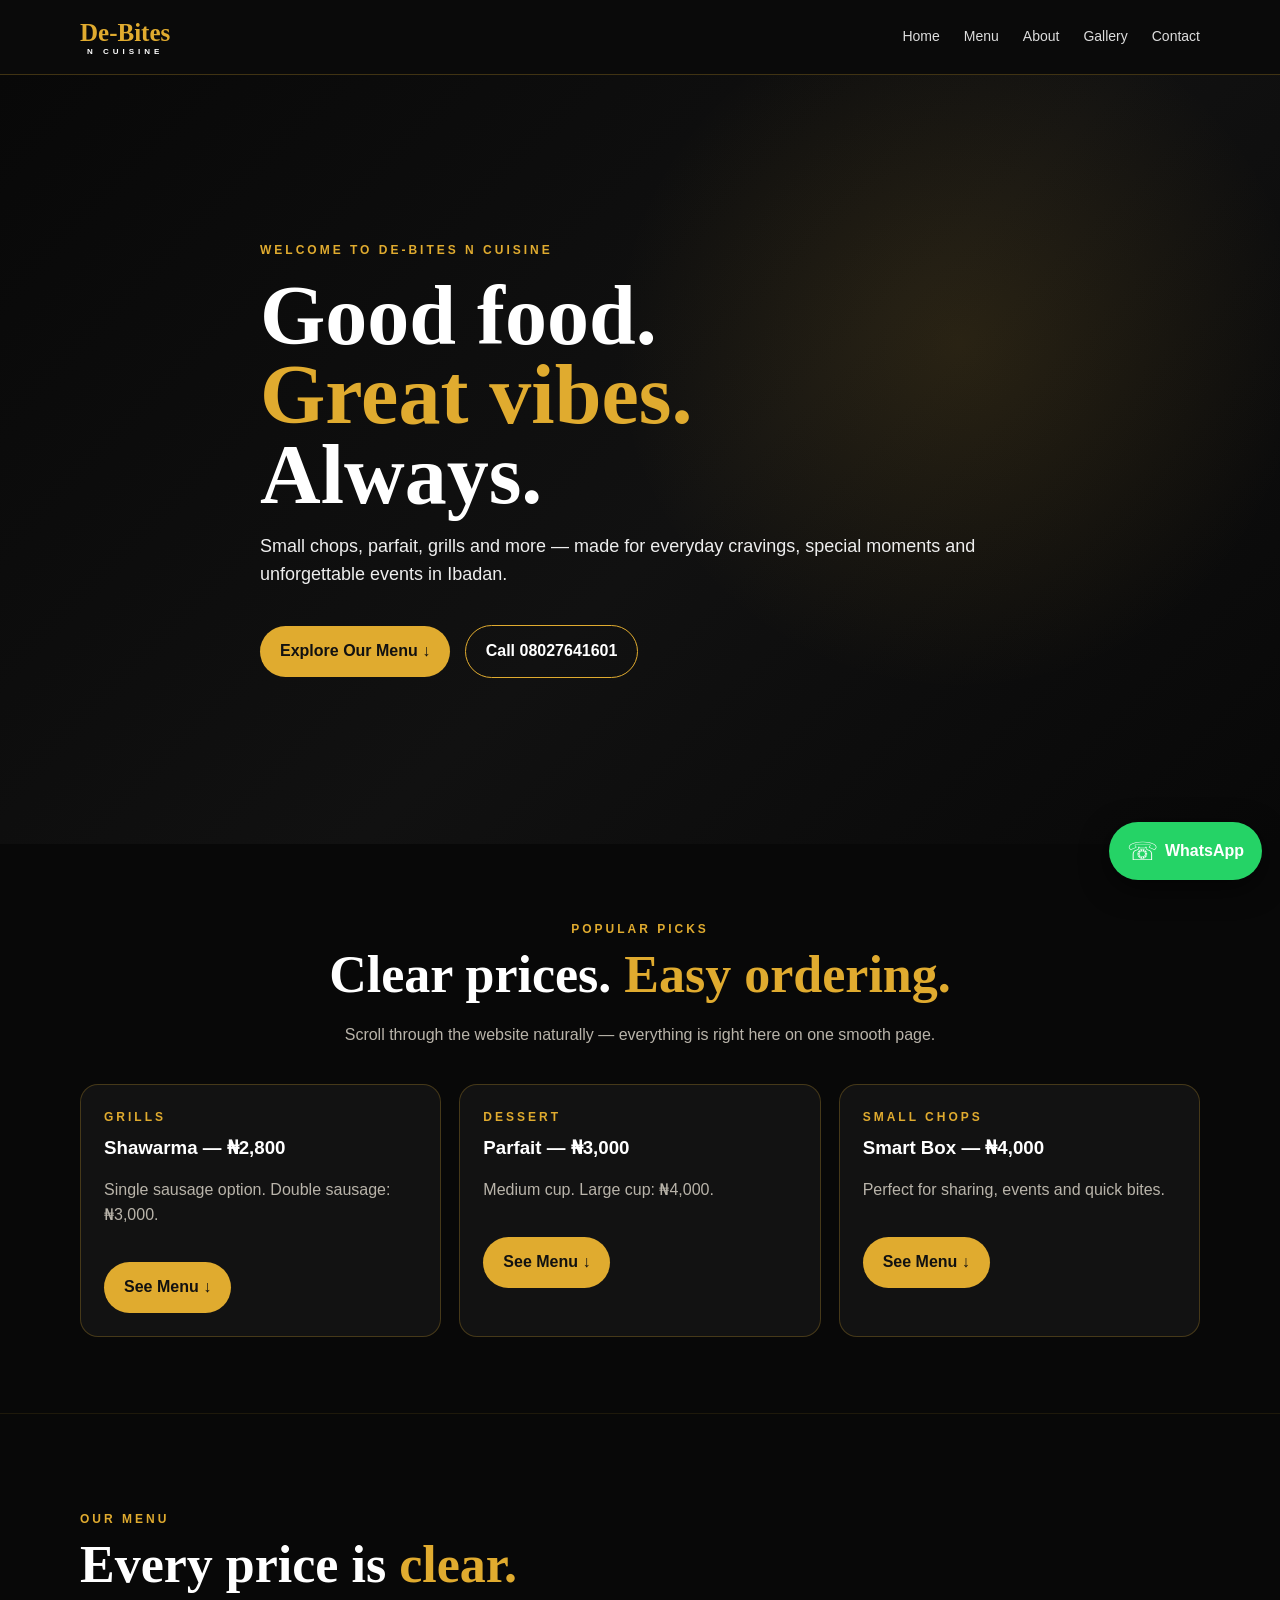
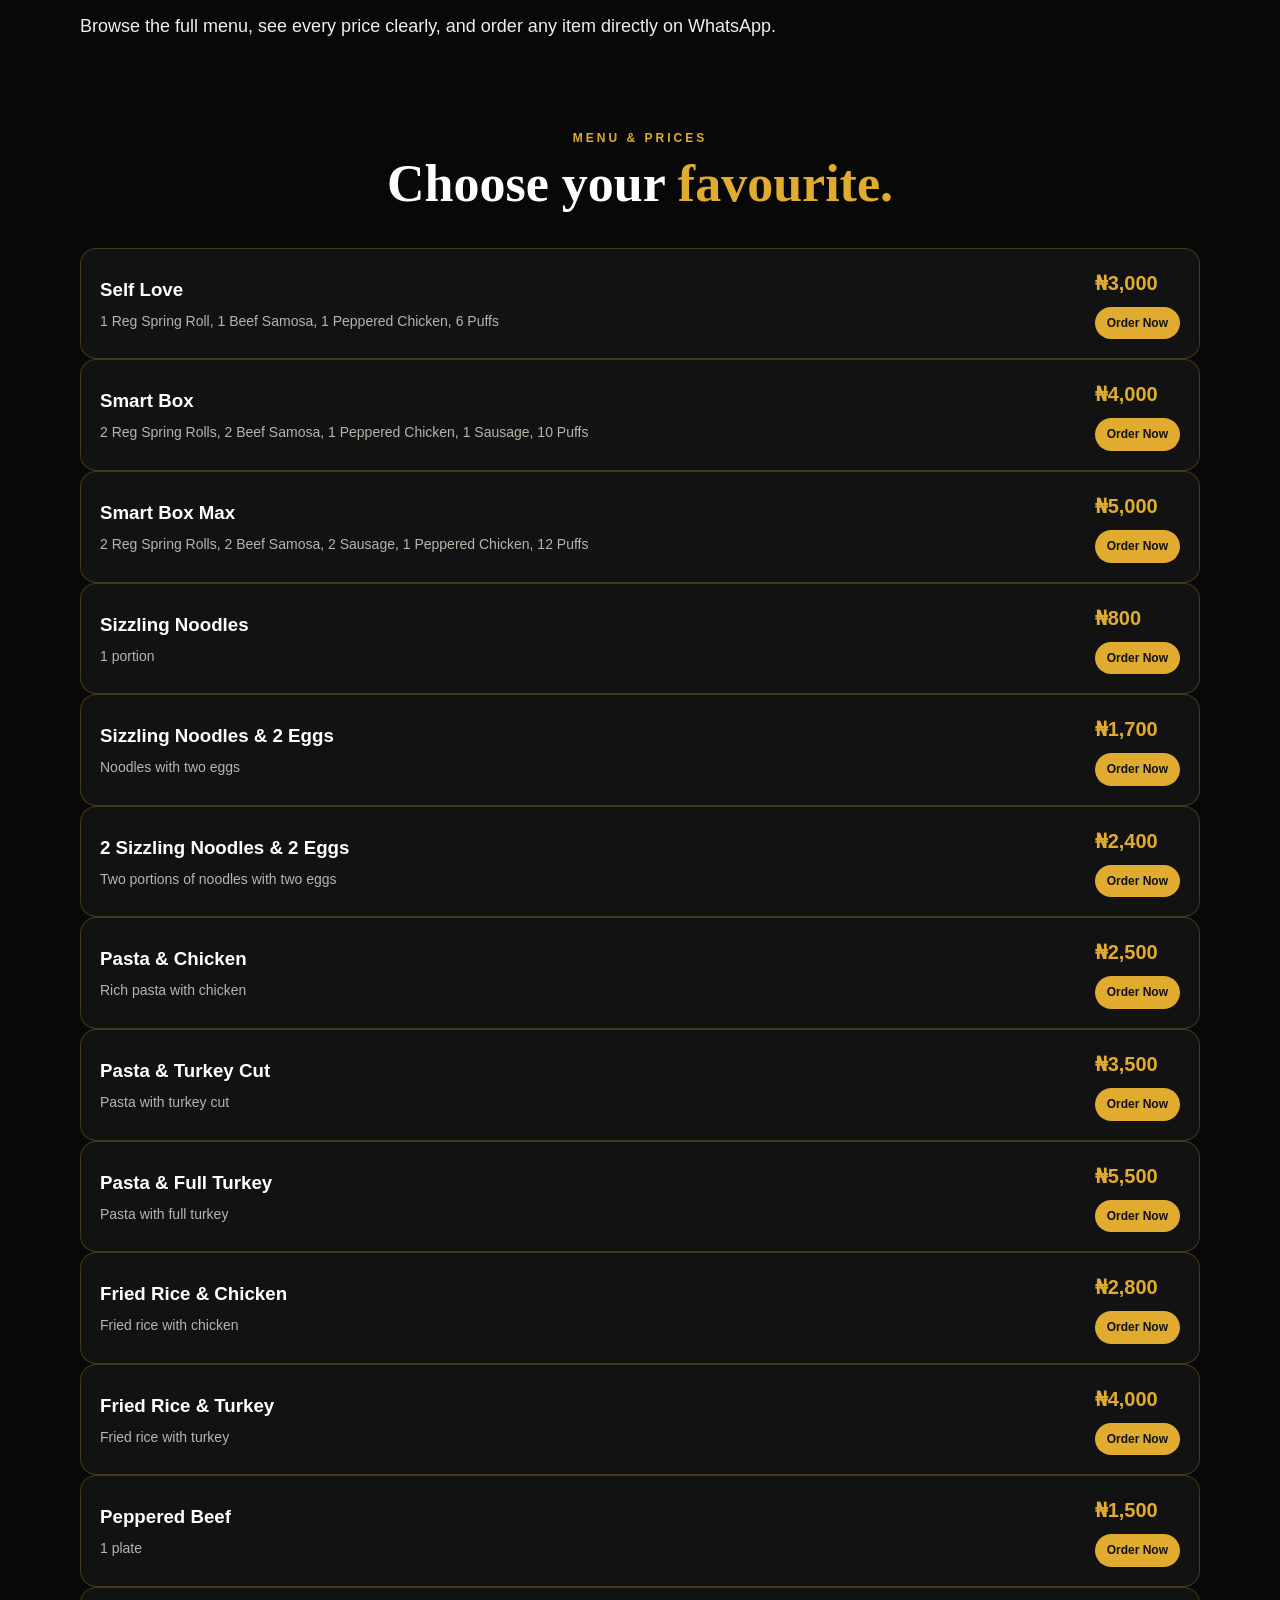
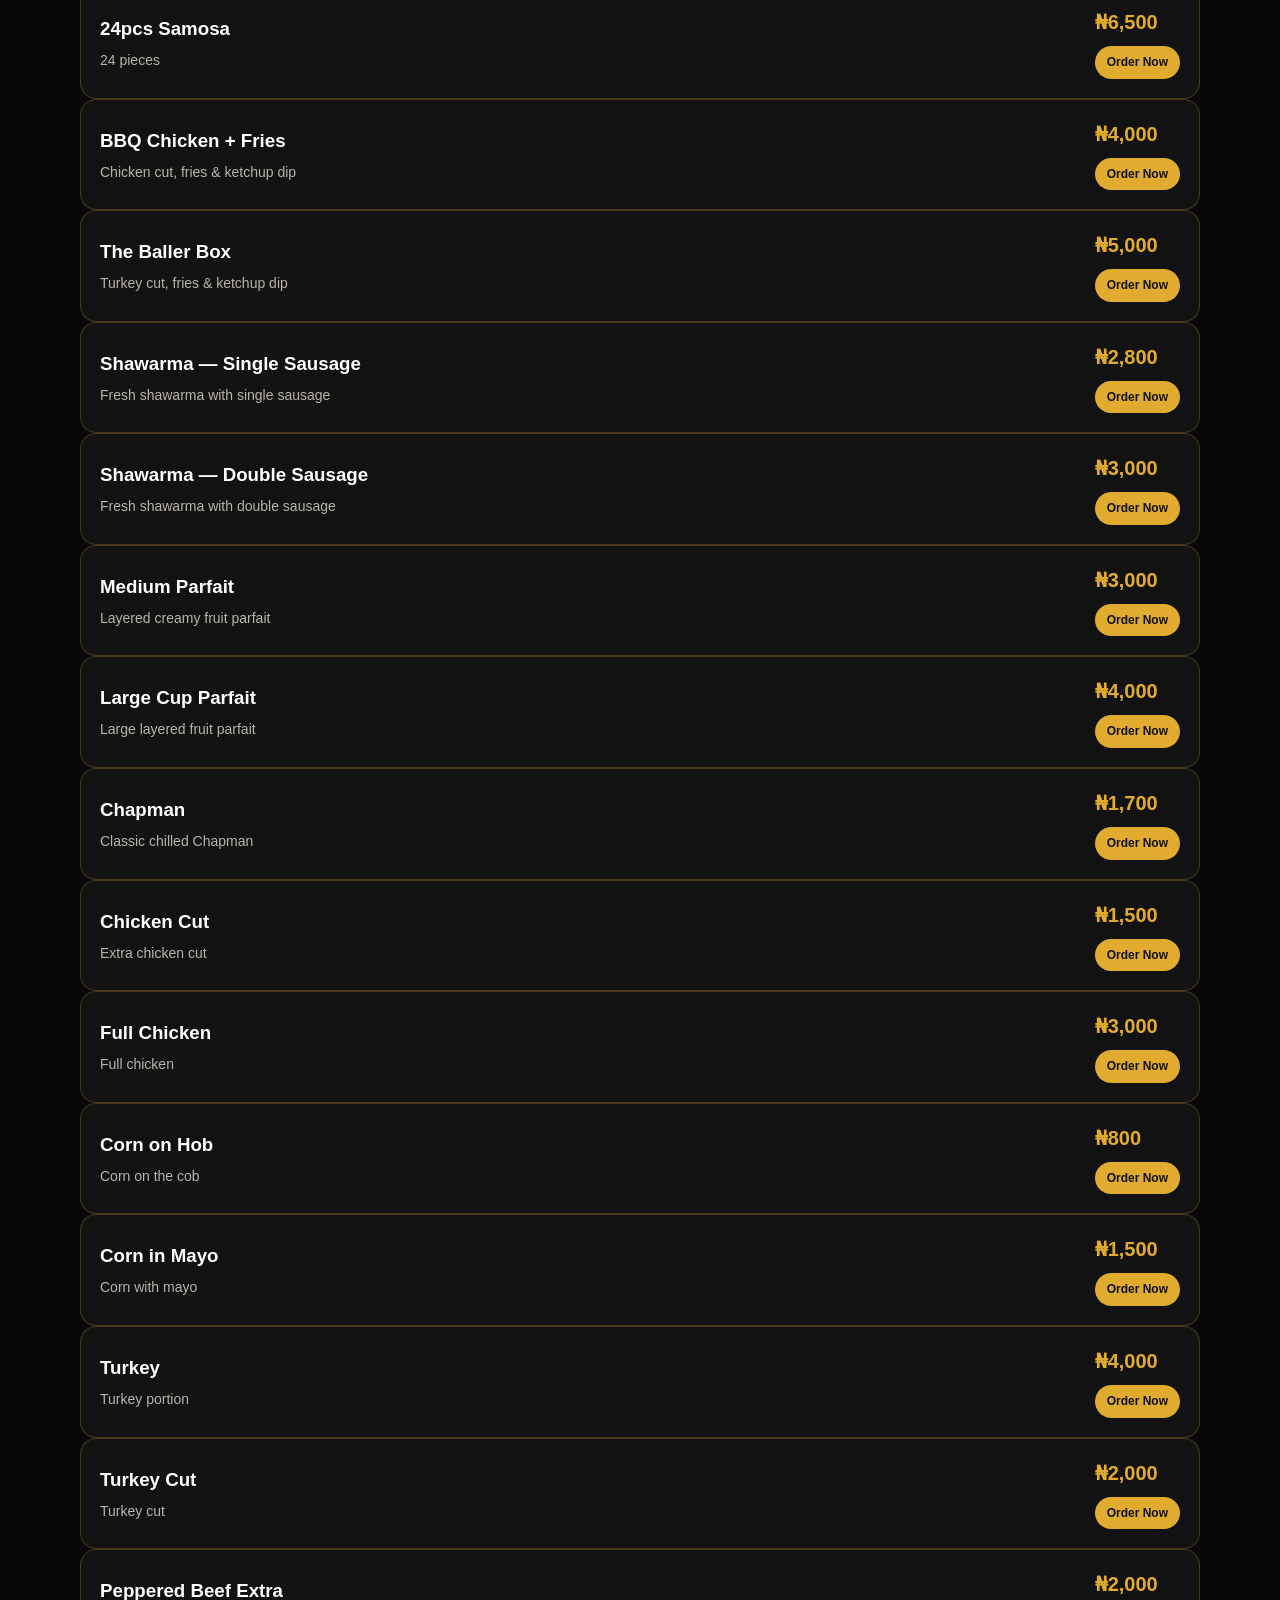
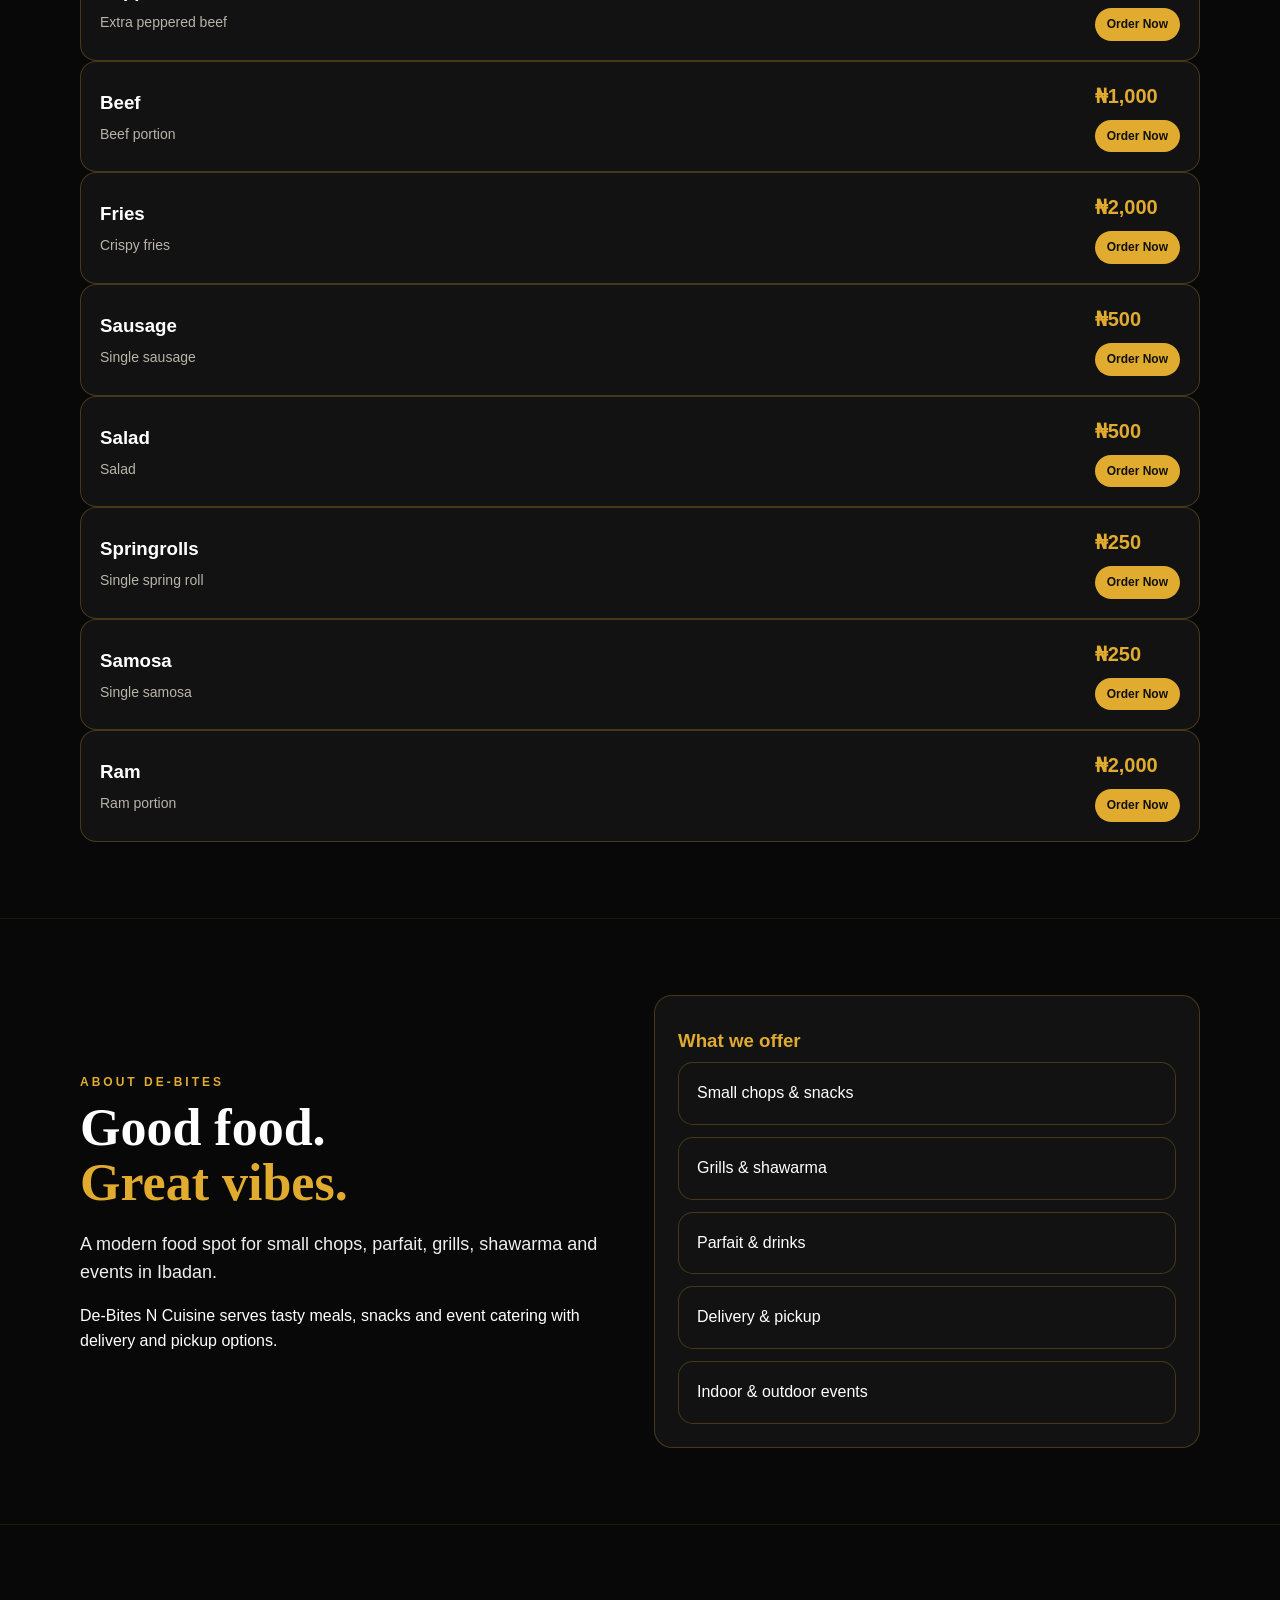
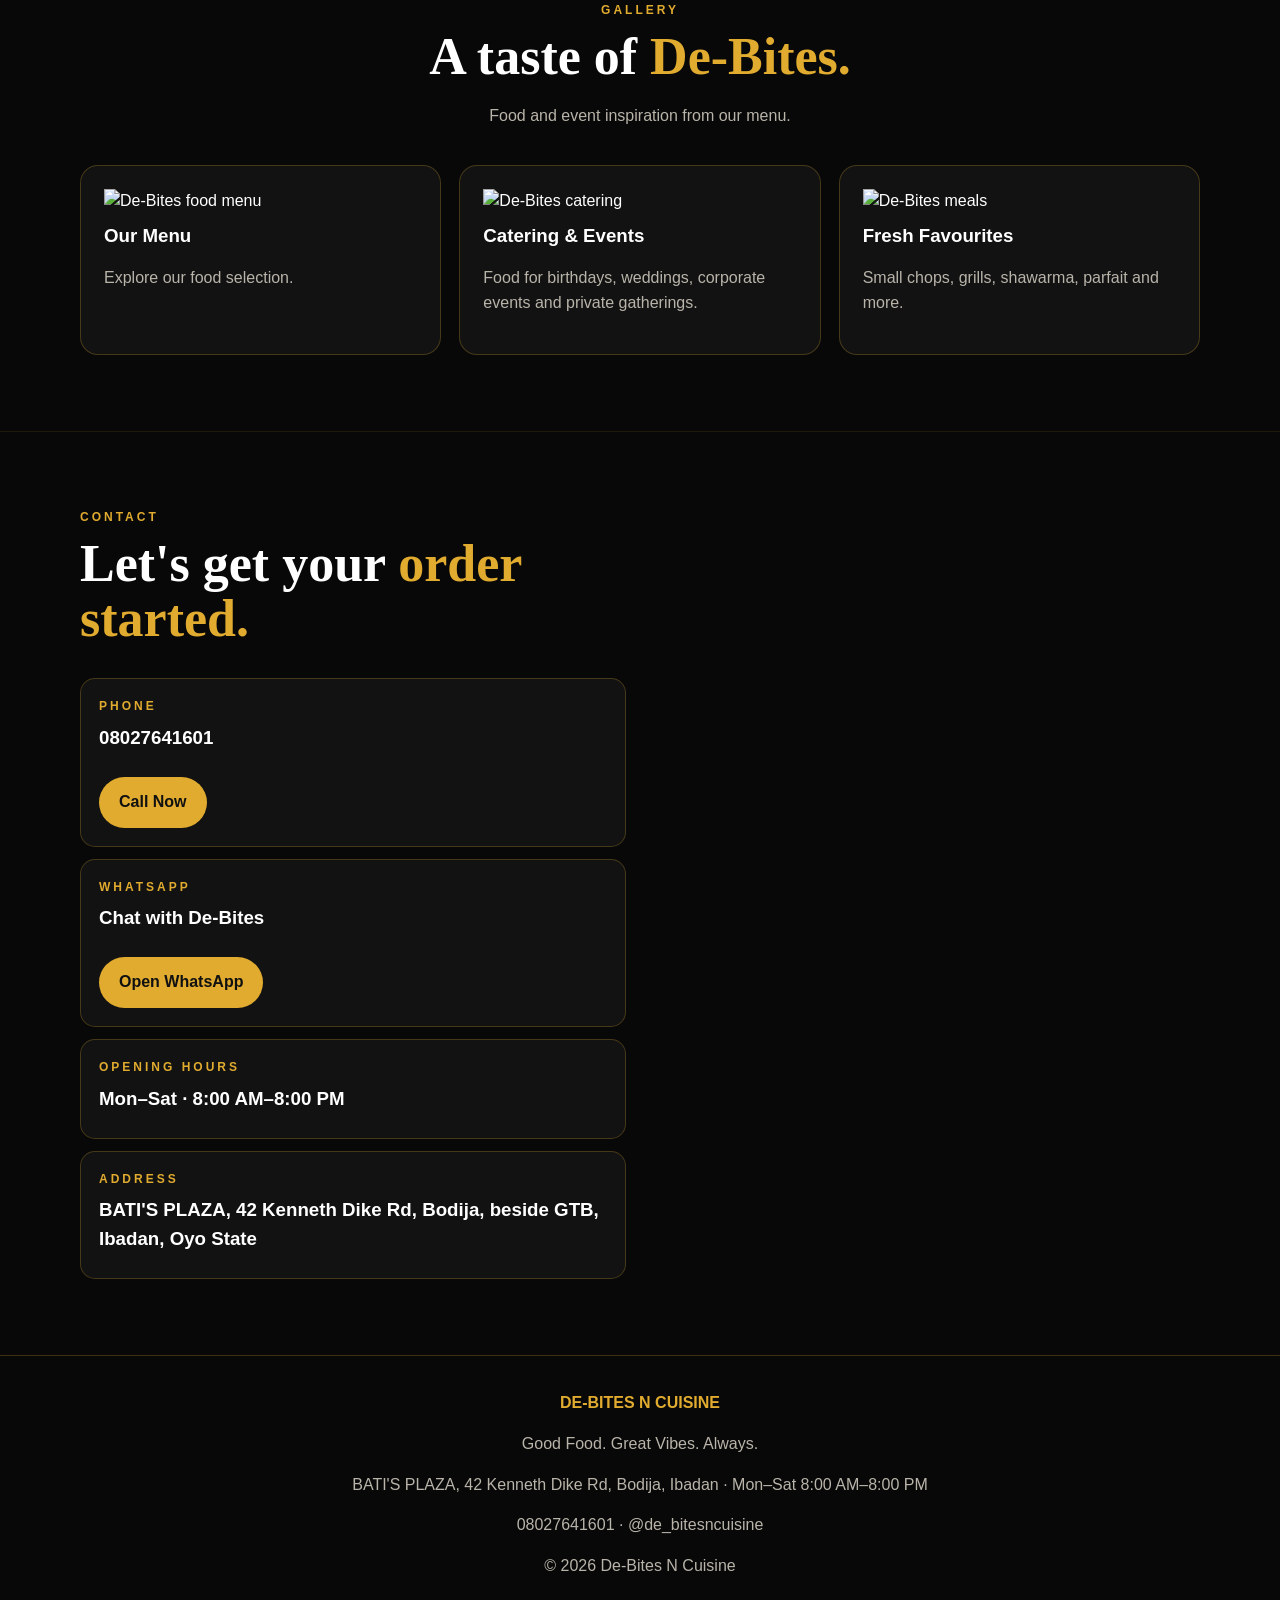
==== index.html @ d622e868 "Add files via upload" ====
<!doctype html>
<html lang="en">
<head>
<meta charset="utf-8">
<meta name="viewport" content="width=device-width,initial-scale=1">
<title>De-Bites N Cuisine | Good Food. Great Vibes. Always.</title>
<link rel="stylesheet" href="style.css">
</head>
<body>

<header>
  <div class="container nav">
    <a class="logo" href="#home">De-Bites<small>N CUISINE</small></a>
    <button class="menu-toggle" aria-label="Open navigation">☰</button>
    <nav>
      <a href="#home">Home</a>
      <a href="#menu">Menu</a>
      <a href="#about">About</a>
      <a href="#gallery">Gallery</a>
      <a href="#contact">Contact</a>
    </nav>
  </div>
</header>

<main>

<section id="home" class="hero">
  <div class="container hero-inner">
    <div class="kicker">Welcome to De-Bites N Cuisine</div>
    <h1>Good food.<br><span class="gold">Great vibes.</span><br>Always.</h1>
    <p class="lead">Small chops, parfait, grills and more — made for everyday cravings, special moments and unforgettable events in Ibadan.</p>
    <a class="btn" href="#menu">Explore Our Menu ↓</a>
    <a class="btn outline" href="tel:+2348027641601">Call 08027641601</a>
  </div>
</section>

<section>
  <div class="container">
    <div class="section-head">
      <div class="kicker">Popular Picks</div>
      <h2>Clear prices. <span class="gold">Easy ordering.</span></h2>
      <p>Scroll through the website naturally — everything is right here on one smooth page.</p>
    </div>
    <div class="grid">
      <div class="card"><div class="kicker">Grills</div><h3>Shawarma — ₦2,800</h3><p>Single sausage option. Double sausage: ₦3,000.</p><a class="btn" href="#menu">See Menu ↓</a></div>
      <div class="card"><div class="kicker">Dessert</div><h3>Parfait — ₦3,000</h3><p>Medium cup. Large cup: ₦4,000.</p><a class="btn" href="#menu">See Menu ↓</a></div>
      <div class="card"><div class="kicker">Small Chops</div><h3>Smart Box — ₦4,000</h3><p>Perfect for sharing, events and quick bites.</p><a class="btn" href="#menu">See Menu ↓</a></div>
    </div>
  </div>
</section>

<section id="menu" class="scroll-section">
  <div class="container">
    <div class="page-hero-inner">
      <div class="kicker">Our Menu</div>
      <h2>Every price is <span class="gold">clear.</span></h2>
      <p class="lead">Browse the full menu, see every price clearly, and order any item directly on WhatsApp.</p>
    </div>
    <div class="section-head menu-heading">
      <div class="kicker">Menu & Prices</div>
      <h2>Choose your <span class="gold">favourite.</span></h2>
    </div>
    <div class="item"><div><h3>Self Love</h3><p>1 Reg Spring Roll, 1 Beef Samosa, 1 Peppered Chicken, 6 Puffs</p></div><div><div class="price">₦3,000</div><a class="order" href="https://wa.me/2348027641601?text=Hello%20De-Bites%20N%20Cuisine,%20I%27d%20like%20to%20place%20an%20order%20for%20Self%20Love" target="_blank">Order Now</a></div></div><div class="item"><div><h3>Smart Box</h3><p>2 Reg Spring Rolls, 2 Beef Samosa, 1 Peppered Chicken, 1 Sausage, 10 Puffs</p></div><div><div class="price">₦4,000</div><a class="order" href="https://wa.me/2348027641601?text=Hello%20De-Bites%20N%20Cuisine,%20I%27d%20like%20to%20place%20an%20order%20for%20Smart%20Box" target="_blank">Order Now</a></div></div><div class="item"><div><h3>Smart Box Max</h3><p>2 Reg Spring Rolls, 2 Beef Samosa, 2 Sausage, 1 Peppered Chicken, 12 Puffs</p></div><div><div class="price">₦5,000</div><a class="order" href="https://wa.me/2348027641601?text=Hello%20De-Bites%20N%20Cuisine,%20I%27d%20like%20to%20place%20an%20order%20for%20Smart%20Box%20Max" target="_blank">Order Now</a></div></div><div class="item"><div><h3>Sizzling Noodles</h3><p>1 portion</p></div><div><div class="price">₦800</div><a class="order" href="https://wa.me/2348027641601?text=Hello%20De-Bites%20N%20Cuisine,%20I%27d%20like%20to%20place%20an%20order%20for%20Sizzling%20Noodles" target="_blank">Order Now</a></div></div><div class="item"><div><h3>Sizzling Noodles & 2 Eggs</h3><p>Noodles with two eggs</p></div><div><div class="price">₦1,700</div><a class="order" href="https://wa.me/2348027641601?text=Hello%20De-Bites%20N%20Cuisine,%20I%27d%20like%20to%20place%20an%20order%20for%20Sizzling%20Noodles%20&%202%20Eggs" target="_blank">Order Now</a></div></div><div class="item"><div><h3>2 Sizzling Noodles & 2 Eggs</h3><p>Two portions of noodles with two eggs</p></div><div><div class="price">₦2,400</div><a class="order" href="https://wa.me/2348027641601?text=Hello%20De-Bites%20N%20Cuisine,%20I%27d%20like%20to%20place%20an%20order%20for%202%20Sizzling%20Noodles%20&%202%20Eggs" target="_blank">Order Now</a></div></div><div class="item"><div><h3>Pasta & Chicken</h3><p>Rich pasta with chicken</p></div><div><div class="price">₦2,500</div><a class="order" href="https://wa.me/2348027641601?text=Hello%20De-Bites%20N%20Cuisine,%20I%27d%20like%20to%20place%20an%20order%20for%20Pasta%20&%20Chicken" target="_blank">Order Now</a></div></div><div class="item"><div><h3>Pasta & Turkey Cut</h3><p>Pasta with turkey cut</p></div><div><div class="price">₦3,500</div><a class="order" href="https://wa.me/2348027641601?text=Hello%20De-Bites%20N%20Cuisine,%20I%27d%20like%20to%20place%20an%20order%20for%20Pasta%20&%20Turkey%20Cut" target="_blank">Order Now</a></div></div><div class="item"><div><h3>Pasta & Full Turkey</h3><p>Pasta with full turkey</p></div><div><div class="price">₦5,500</div><a class="order" href="https://wa.me/2348027641601?text=Hello%20De-Bites%20N%20Cuisine,%20I%27d%20like%20to%20place%20an%20order%20for%20Pasta%20&%20Full%20Turkey" target="_blank">Order Now</a></div></div><div class="item"><div><h3>Fried Rice & Chicken</h3><p>Fried rice with chicken</p></div><div><div class="price">₦2,800</div><a class="order" href="https://wa.me/2348027641601?text=Hello%20De-Bites%20N%20Cuisine,%20I%27d%20like%20to%20place%20an%20order%20for%20Fried%20Rice%20&%20Chicken" target="_blank">Order Now</a></div></div><div class="item"><div><h3>Fried Rice & Turkey</h3><p>Fried rice with turkey</p></div><div><div class="price">₦4,000</div><a class="order" href="https://wa.me/2348027641601?text=Hello%20De-Bites%20N%20Cuisine,%20I%27d%20like%20to%20place%20an%20order%20for%20Fried%20Rice%20&%20Turkey" target="_blank">Order Now</a></div></div><div class="item"><div><h3>Peppered Beef</h3><p>1 plate</p></div><div><div class="price">₦1,500</div><a class="order" href="https://wa.me/2348027641601?text=Hello%20De-Bites%20N%20Cuisine,%20I%27d%20like%20to%20place%20an%20order%20for%20Peppered%20Beef" target="_blank">Order Now</a></div></div><div class="item"><div><h3>24pcs Samosa</h3><p>24 pieces</p></div><div><div class="price">₦6,500</div><a class="order" href="https://wa.me/2348027641601?text=Hello%20De-Bites%20N%20Cuisine,%20I%27d%20like%20to%20place%20an%20order%20for%2024pcs%20Samosa" target="_blank">Order Now</a></div></div><div class="item"><div><h3>BBQ Chicken + Fries</h3><p>Chicken cut, fries & ketchup dip</p></div><div><div class="price">₦4,000</div><a class="order" href="https://wa.me/2348027641601?text=Hello%20De-Bites%20N%20Cuisine,%20I%27d%20like%20to%20place%20an%20order%20for%20BBQ%20Chicken%20+%20Fries" target="_blank">Order Now</a></div></div><div class="item"><div><h3>The Baller Box</h3><p>Turkey cut, fries & ketchup dip</p></div><div><div class="price">₦5,000</div><a class="order" href="https://wa.me/2348027641601?text=Hello%20De-Bites%20N%20Cuisine,%20I%27d%20like%20to%20place%20an%20order%20for%20The%20Baller%20Box" target="_blank">Order Now</a></div></div><div class="item"><div><h3>Shawarma — Single Sausage</h3><p>Fresh shawarma with single sausage</p></div><div><div class="price">₦2,800</div><a class="order" href="https://wa.me/2348027641601?text=Hello%20De-Bites%20N%20Cuisine,%20I%27d%20like%20to%20place%20an%20order%20for%20Shawarma%20—%20Single%20Sausage" target="_blank">Order Now</a></div></div><div class="item"><div><h3>Shawarma — Double Sausage</h3><p>Fresh shawarma with double sausage</p></div><div><div class="price">₦3,000</div><a class="order" href="https://wa.me/2348027641601?text=Hello%20De-Bites%20N%20Cuisine,%20I%27d%20like%20to%20place%20an%20order%20for%20Shawarma%20—%20Double%20Sausage" target="_blank">Order Now</a></div></div><div class="item"><div><h3>Medium Parfait</h3><p>Layered creamy fruit parfait</p></div><div><div class="price">₦3,000</div><a class="order" href="https://wa.me/2348027641601?text=Hello%20De-Bites%20N%20Cuisine,%20I%27d%20like%20to%20place%20an%20order%20for%20Medium%20Parfait" target="_blank">Order Now</a></div></div><div class="item"><div><h3>Large Cup Parfait</h3><p>Large layered fruit parfait</p></div><div><div class="price">₦4,000</div><a class="order" href="https://wa.me/2348027641601?text=Hello%20De-Bites%20N%20Cuisine,%20I%27d%20like%20to%20place%20an%20order%20for%20Large%20Cup%20Parfait" target="_blank">Order Now</a></div></div><div class="item"><div><h3>Chapman</h3><p>Classic chilled Chapman</p></div><div><div class="price">₦1,700</div><a class="order" href="https://wa.me/2348027641601?text=Hello%20De-Bites%20N%20Cuisine,%20I%27d%20like%20to%20place%20an%20order%20for%20Chapman" target="_blank">Order Now</a></div></div><div class="item"><div><h3>Chicken Cut</h3><p>Extra chicken cut</p></div><div><div class="price">₦1,500</div><a class="order" href="https://wa.me/2348027641601?text=Hello%20De-Bites%20N%20Cuisine,%20I%27d%20like%20to%20place%20an%20order%20for%20Chicken%20Cut" target="_blank">Order Now</a></div></div><div class="item"><div><h3>Full Chicken</h3><p>Full chicken</p></div><div><div class="price">₦3,000</div><a class="order" href="https://wa.me/2348027641601?text=Hello%20De-Bites%20N%20Cuisine,%20I%27d%20like%20to%20place%20an%20order%20for%20Full%20Chicken" target="_blank">Order Now</a></div></div><div class="item"><div><h3>Corn on Hob</h3><p>Corn on the cob</p></div><div><div class="price">₦800</div><a class="order" href="https://wa.me/2348027641601?text=Hello%20De-Bites%20N%20Cuisine,%20I%27d%20like%20to%20place%20an%20order%20for%20Corn%20on%20Hob" target="_blank">Order Now</a></div></div><div class="item"><div><h3>Corn in Mayo</h3><p>Corn with mayo</p></div><div><div class="price">₦1,500</div><a class="order" href="https://wa.me/2348027641601?text=Hello%20De-Bites%20N%20Cuisine,%20I%27d%20like%20to%20place%20an%20order%20for%20Corn%20in%20Mayo" target="_blank">Order Now</a></div></div><div class="item"><div><h3>Turkey</h3><p>Turkey portion</p></div><div><div class="price">₦4,000</div><a class="order" href="https://wa.me/2348027641601?text=Hello%20De-Bites%20N%20Cuisine,%20I%27d%20like%20to%20place%20an%20order%20for%20Turkey" target="_blank">Order Now</a></div></div><div class="item"><div><h3>Turkey Cut</h3><p>Turkey cut</p></div><div><div class="price">₦2,000</div><a class="order" href="https://wa.me/2348027641601?text=Hello%20De-Bites%20N%20Cuisine,%20I%27d%20like%20to%20place%20an%20order%20for%20Turkey%20Cut" target="_blank">Order Now</a></div></div><div class="item"><div><h3>Peppered Beef Extra</h3><p>Extra peppered beef</p></div><div><div class="price">₦2,000</div><a class="order" href="https://wa.me/2348027641601?text=Hello%20De-Bites%20N%20Cuisine,%20I%27d%20like%20to%20place%20an%20order%20for%20Peppered%20Beef%20Extra" target="_blank">Order Now</a></div></div><div class="item"><div><h3>Beef</h3><p>Beef portion</p></div><div><div class="price">₦1,000</div><a class="order" href="https://wa.me/2348027641601?text=Hello%20De-Bites%20N%20Cuisine,%20I%27d%20like%20to%20place%20an%20order%20for%20Beef" target="_blank">Order Now</a></div></div><div class="item"><div><h3>Fries</h3><p>Crispy fries</p></div><div><div class="price">₦2,000</div><a class="order" href="https://wa.me/2348027641601?text=Hello%20De-Bites%20N%20Cuisine,%20I%27d%20like%20to%20place%20an%20order%20for%20Fries" target="_blank">Order Now</a></div></div><div class="item"><div><h3>Sausage</h3><p>Single sausage</p></div><div><div class="price">₦500</div><a class="order" href="https://wa.me/2348027641601?text=Hello%20De-Bites%20N%20Cuisine,%20I%27d%20like%20to%20place%20an%20order%20for%20Sausage" target="_blank">Order Now</a></div></div><div class="item"><div><h3>Salad</h3><p>Salad</p></div><div><div class="price">₦500</div><a class="order" href="https://wa.me/2348027641601?text=Hello%20De-Bites%20N%20Cuisine,%20I%27d%20like%20to%20place%20an%20order%20for%20Salad" target="_blank">Order Now</a></div></div><div class="item"><div><h3>Springrolls</h3><p>Single spring roll</p></div><div><div class="price">₦250</div><a class="order" href="https://wa.me/2348027641601?text=Hello%20De-Bites%20N%20Cuisine,%20I%27d%20like%20to%20place%20an%20order%20for%20Springrolls" target="_blank">Order Now</a></div></div><div class="item"><div><h3>Samosa</h3><p>Single samosa</p></div><div><div class="price">₦250</div><a class="order" href="https://wa.me/2348027641601?text=Hello%20De-Bites%20N%20Cuisine,%20I%27d%20like%20to%20place%20an%20order%20for%20Samosa" target="_blank">Order Now</a></div></div><div class="item"><div><h3>Ram</h3><p>Ram portion</p></div><div><div class="price">₦2,000</div><a class="order" href="https://wa.me/2348027641601?text=Hello%20De-Bites%20N%20Cuisine,%20I%27d%20like%20to%20place%20an%20order%20for%20Ram" target="_blank">Order Now</a></div></div>
  </div>
</section>

<section id="about" class="scroll-section">
  <div class="container split">
    <div>
      <div class="kicker">About De-Bites</div>
      <h2>Good food.<br><span class="gold">Great vibes.</span></h2>
      <p class="lead">A modern food spot for small chops, parfait, grills, shawarma and events in Ibadan.</p>
      <p>De-Bites N Cuisine serves tasty meals, snacks and event catering with delivery and pickup options.</p>
    </div>
    <div class="card">
      <h3 class="gold">What we offer</h3>
      <div class="info-list">
        <div class="info">Small chops & snacks</div>
        <div class="info">Grills & shawarma</div>
        <div class="info">Parfait & drinks</div>
        <div class="info">Delivery & pickup</div>
        <div class="info">Indoor & outdoor events</div>
      </div>
    </div>
  </div>
</section>

<section id="gallery" class="scroll-section">
  <div class="container">
    <div class="section-head">
      <div class="kicker">Gallery</div>
      <h2>A taste of <span class="gold">De-Bites.</span></h2>
      <p>Food and event inspiration from our menu.</p>
    </div>
    <div class="grid">
      <div class="card"><img class="gallery-img" src="assets/de-bites-food-menu.png" alt="De-Bites food menu"><h3>Our Menu</h3><p>Explore our food selection.</p></div>
      <div class="card"><img class="gallery-img" src="assets/de-bites-food-menu.png" alt="De-Bites catering"><h3>Catering & Events</h3><p>Food for birthdays, weddings, corporate events and private gatherings.</p></div>
      <div class="card"><img class="gallery-img" src="assets/de-bites-food-menu.png" alt="De-Bites meals"><h3>Fresh Favourites</h3><p>Small chops, grills, shawarma, parfait and more.</p></div>
    </div>
  </div>
</section>

<section id="contact" class="scroll-section">
  <div class="container split">
    <div class="info-list">
      <div>
        <div class="kicker">Contact</div>
        <h2>Let's get your <span class="gold">order started.</span></h2>
      </div>
      <div class="info"><div class="kicker">Phone</div><h3>08027641601</h3><a class="btn" href="tel:+2348027641601">Call Now</a></div>
      <div class="info"><div class="kicker">WhatsApp</div><h3>Chat with De-Bites</h3><a class="btn" href="https://wa.me/2348027641601?text=Hello%20De-Bites%20N%20Cuisine%2C%20I%27d%20like%20to%20place%20an%20order." target="_blank">Open WhatsApp</a></div>
      <div class="info"><div class="kicker">Opening Hours</div><h3>Mon–Sat · 8:00 AM–8:00 PM</h3></div>
      <div class="info"><div class="kicker">Address</div><h3>BATI'S PLAZA, 42 Kenneth Dike Rd, Bodija, beside GTB, Ibadan, Oyo State</h3></div>
    </div>
    <iframe class="map" src="https://www.google.com/maps?q=BATI'S%20PLAZA%2C%2042%20Kenneth%20Dike%20Rd%2C%20Bodija%2C%20Ibadan&output=embed" loading="lazy"></iframe>
  </div>
</section>

</main>

<footer>
  <div class="container">
    <b class="gold">DE-BITES N CUISINE</b>
    <p>Good Food. Great Vibes. Always.</p>
    <p>BATI'S PLAZA, 42 Kenneth Dike Rd, Bodija, Ibadan · Mon–Sat 8:00 AM–8:00 PM</p>
    <p>08027641601 · @de_bitesncuisine</p>
    <p>© 2026 De-Bites N Cuisine</p>
  </div>
</footer>

<a class="debites-wa" href="https://wa.me/2348027641601?text=Hello%20De-Bites%20N%20Cuisine%2C%20I%27d%20like%20to%20place%20an%20order." target="_blank" aria-label="WhatsApp"><span>☏</span><b>WhatsApp</b></a>

<script>
document.querySelector('.menu-toggle').onclick=()=>document.querySelector('nav').classList.toggle('open');
document.querySelectorAll('nav a').forEach(a=>a.onclick=()=>document.querySelector('nav').classList.remove('open'));
</script>
</body>
</html>
---- style.css ----
:root{--bg:#080808;--panel:#121212;--gold:#e0ab2f;--cream:#fff8eb;--muted:#b9b4aa;--line:rgba(224,171,47,.25)}
*{box-sizing:border-box}html{scroll-behavior:smooth}body{margin:0;background:var(--bg);color:#fff;font-family:Arial,Helvetica,sans-serif;line-height:1.55}a{text-decoration:none;color:inherit}img{max-width:100%;display:block}
.container{width:min(1120px,92%);margin:auto}.gold{color:var(--gold)}.kicker{color:var(--gold);font-weight:800;letter-spacing:3px;text-transform:uppercase;font-size:12px}
header{position:sticky;top:0;z-index:100;background:#0b0b0bf5;border-bottom:1px solid var(--line)}.nav{height:74px;display:flex;align-items:center;justify-content:space-between}
.logo{font:800 25px Georgia,serif;color:var(--gold)}.logo small{display:block;color:#fff;font:700 8px Arial;letter-spacing:4px;text-align:center}
nav{display:flex;gap:24px}nav a{font-size:14px;color:#ddd}nav a.active,nav a:hover{color:var(--gold)}.menu-toggle{display:none;background:none;border:0;color:#fff;font-size:30px}
.hero{min-height:78vh;display:flex;align-items:center;background:radial-gradient(circle at 75% 35%,rgba(224,171,47,.12),transparent 32%),linear-gradient(135deg,#080808 0%,#111 55%,#080808 100%)}
.hero-inner{padding:90px 0;max-width:760px}h1,h2{font-family:Georgia,serif}h1{font-size:clamp(48px,8vw,84px);line-height:.95;margin:16px 0}h2{font-size:clamp(34px,5vw,52px);line-height:1.05;margin:10px 0 20px}h3{margin:7px 0}.lead{font-size:18px;color:#eee;max-width:720px}
.btn{display:inline-block;margin:18px 10px 0 0;background:var(--gold);color:#111;font-weight:800;padding:13px 20px;border-radius:999px}.btn.outline{background:transparent;color:#fff;border:1px solid var(--gold)}
section{padding:76px 0}.section-head{text-align:center;margin-bottom:36px}.section-head p{color:var(--muted);max-width:650px;margin:auto}
.grid{display:grid;grid-template-columns:repeat(3,1fr);gap:18px}.card{background:var(--panel);border:1px solid var(--line);border-radius:18px;padding:23px}.card p{color:var(--muted)}
.page-hero{padding:90px 0 65px;background:radial-gradient(circle at 75% 40%,rgba(224,171,47,.10),transparent 30%),linear-gradient(135deg,#080808 0%,#151515 55%,#080808 100%)}
.menu-list{display:grid;grid-template-columns:repeat(2,1fr);gap:15px}.item{display:flex;justify-content:space-between;gap:18px;background:var(--panel);border:1px solid var(--line);border-radius:16px;padding:19px}.item p{margin:4px 0;color:var(--muted);font-size:14px}.price{font-size:20px;font-weight:900;color:var(--gold);white-space:nowrap}.order{display:inline-block;margin-top:8px;background:var(--gold);color:#111;border-radius:999px;padding:7px 12px;font-weight:800;font-size:12px;white-space:nowrap}
.split{display:grid;grid-template-columns:1fr 1fr;gap:28px;align-items:center}.info-list{display:grid;gap:12px}.info{background:var(--panel);border:1px solid var(--line);border-radius:15px;padding:18px}.map{width:100%;height:360px;border:0;border-radius:18px}
footer{border-top:1px solid var(--line);padding:35px 0;text-align:center;color:var(--muted)}
.debites-wa{position:fixed;right:18px;bottom:20px;z-index:999;background:#25d366;color:#fff;border-radius:999px;height:58px;padding:0 18px;display:flex;align-items:center;gap:7px;box-shadow:0 8px 28px #0009}.debites-wa span{font-size:25px}
@media(max-width:760px){nav{display:none;position:absolute;top:74px;left:0;right:0;padding:15px 4%;background:#0b0b0b;flex-direction:column;gap:15px;border-bottom:1px solid var(--line)}nav.open{display:flex}.menu-toggle{display:block}.hero{min-height:76vh}.hero-inner{padding:65px 0}section{padding:58px 0}.grid,.menu-list,.split{grid-template-columns:1fr}.item{align-items:flex-start}}

html{scroll-behavior:smooth}
.scroll-section{scroll-margin-top:74px;border-top:1px solid rgba(224,171,47,.10)}
.page-hero-inner{padding:20px 0 50px}
.menu-heading{margin-top:20px}
#home{scroll-margin-top:74px}
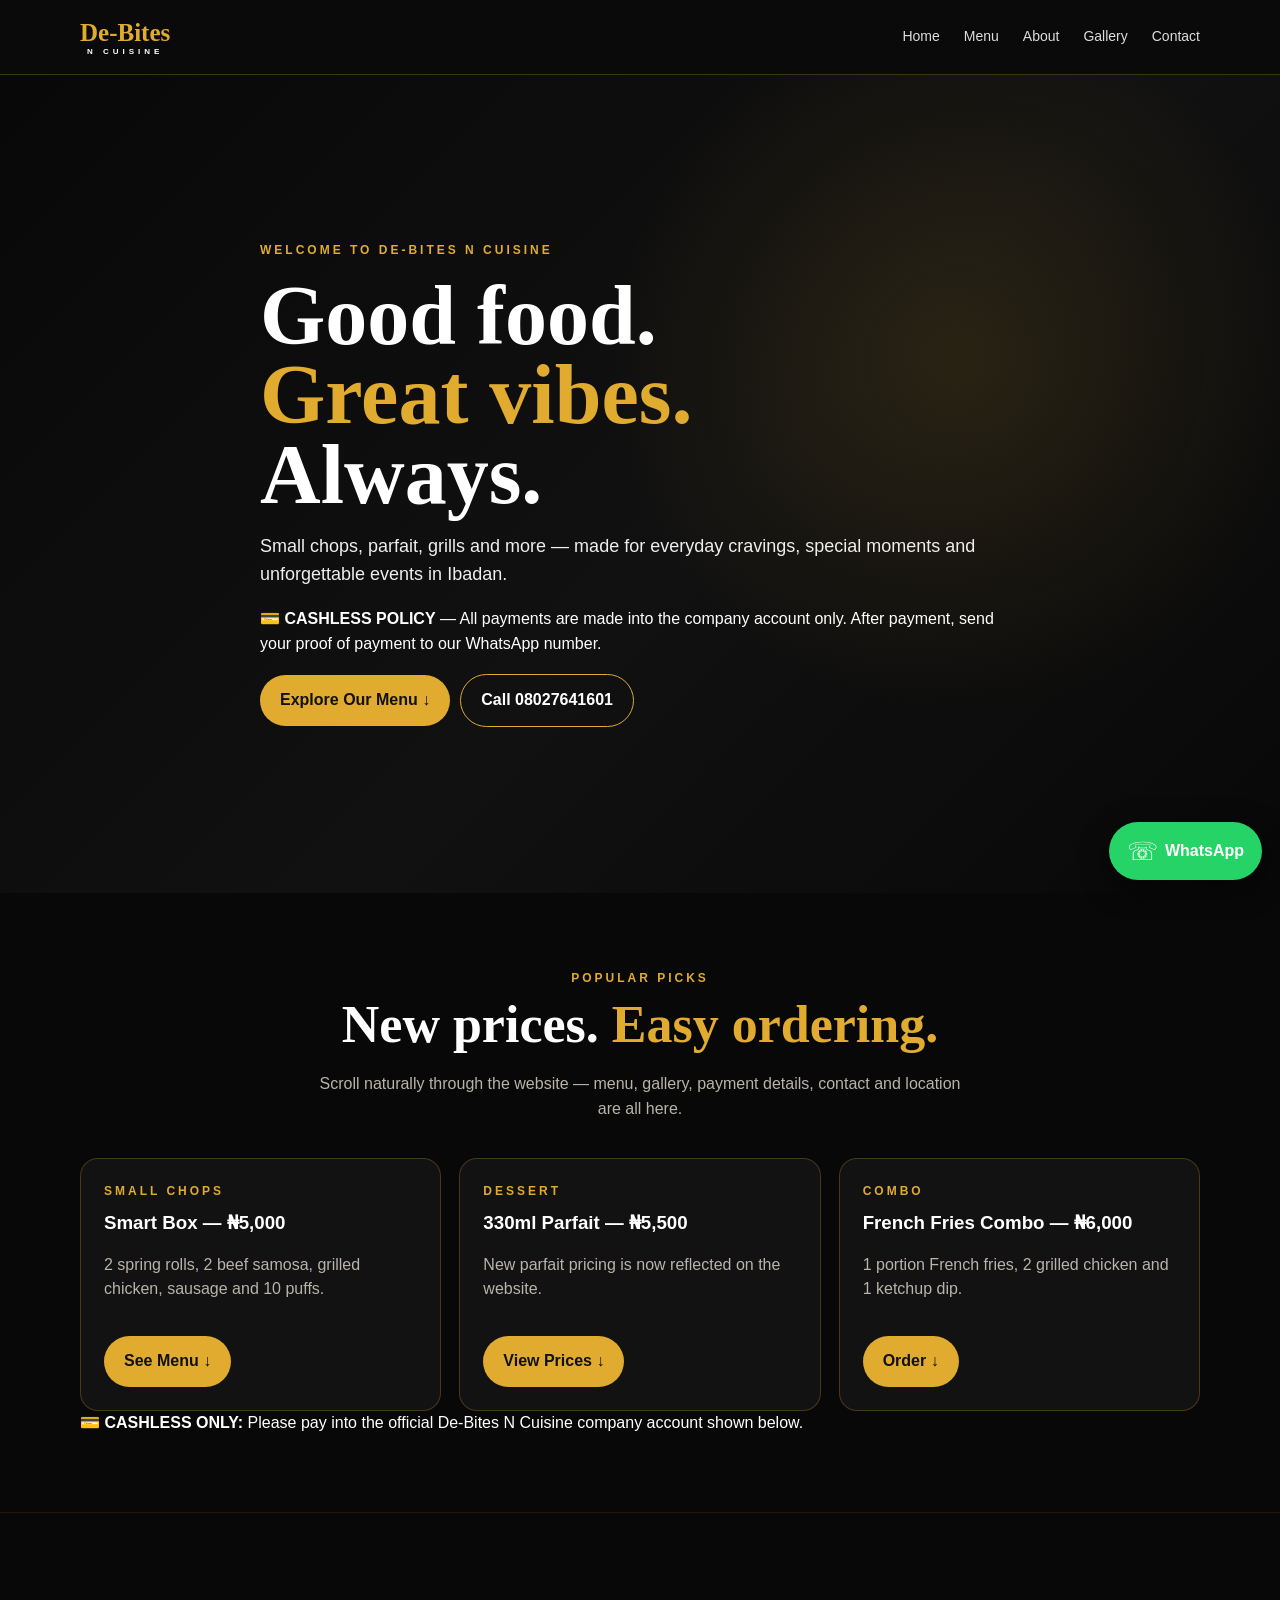
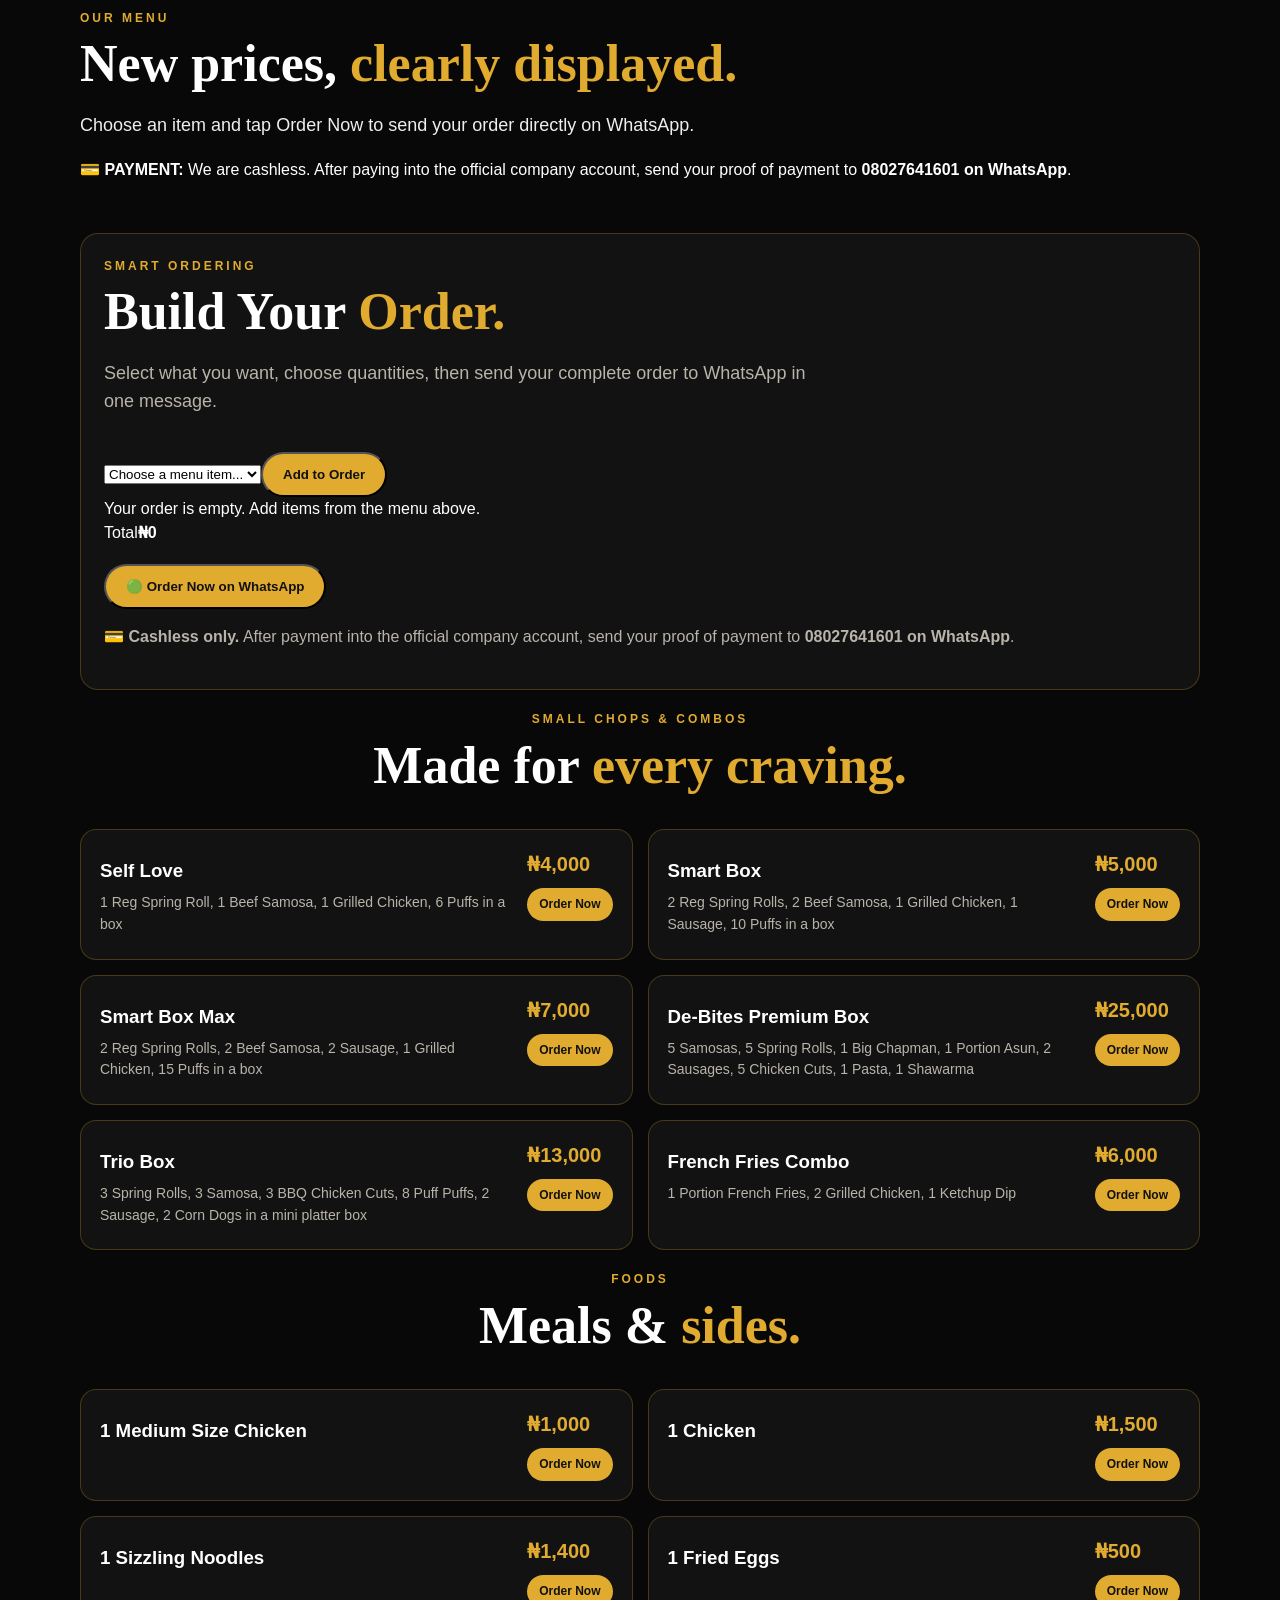
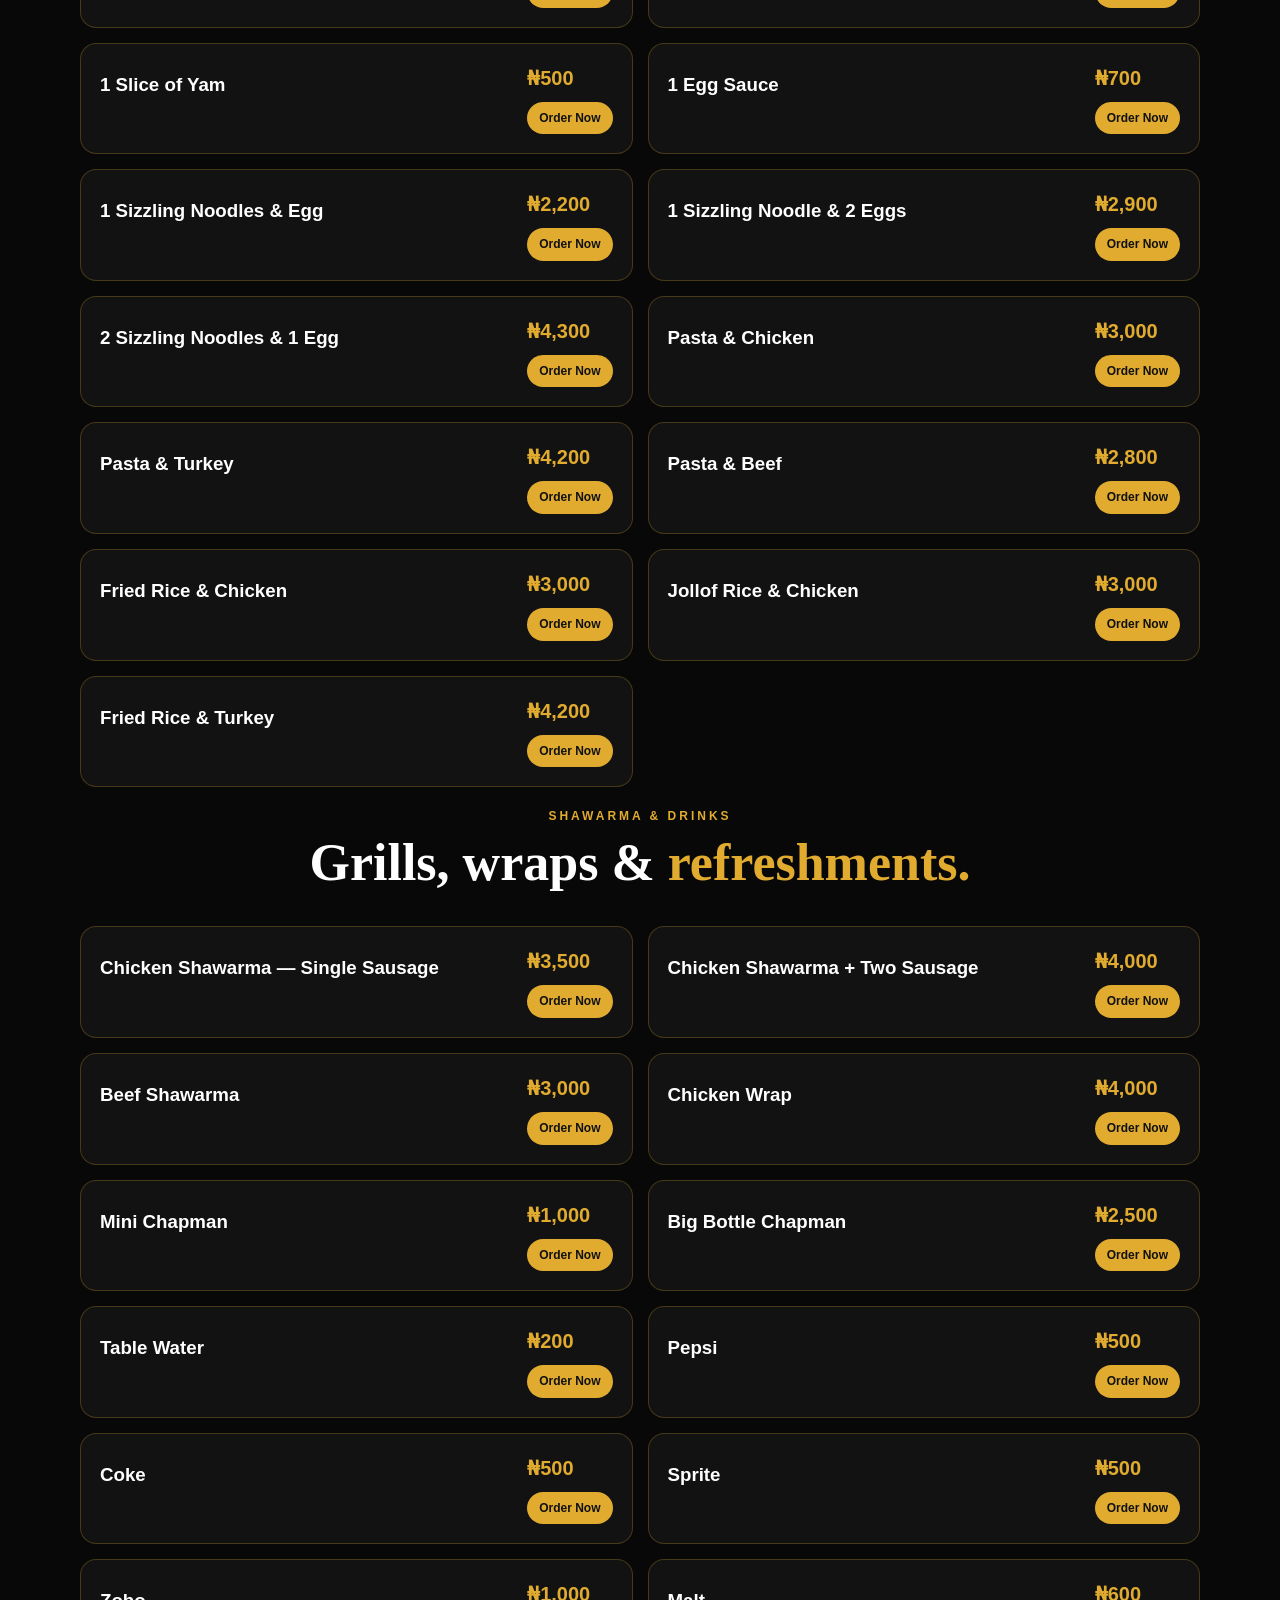
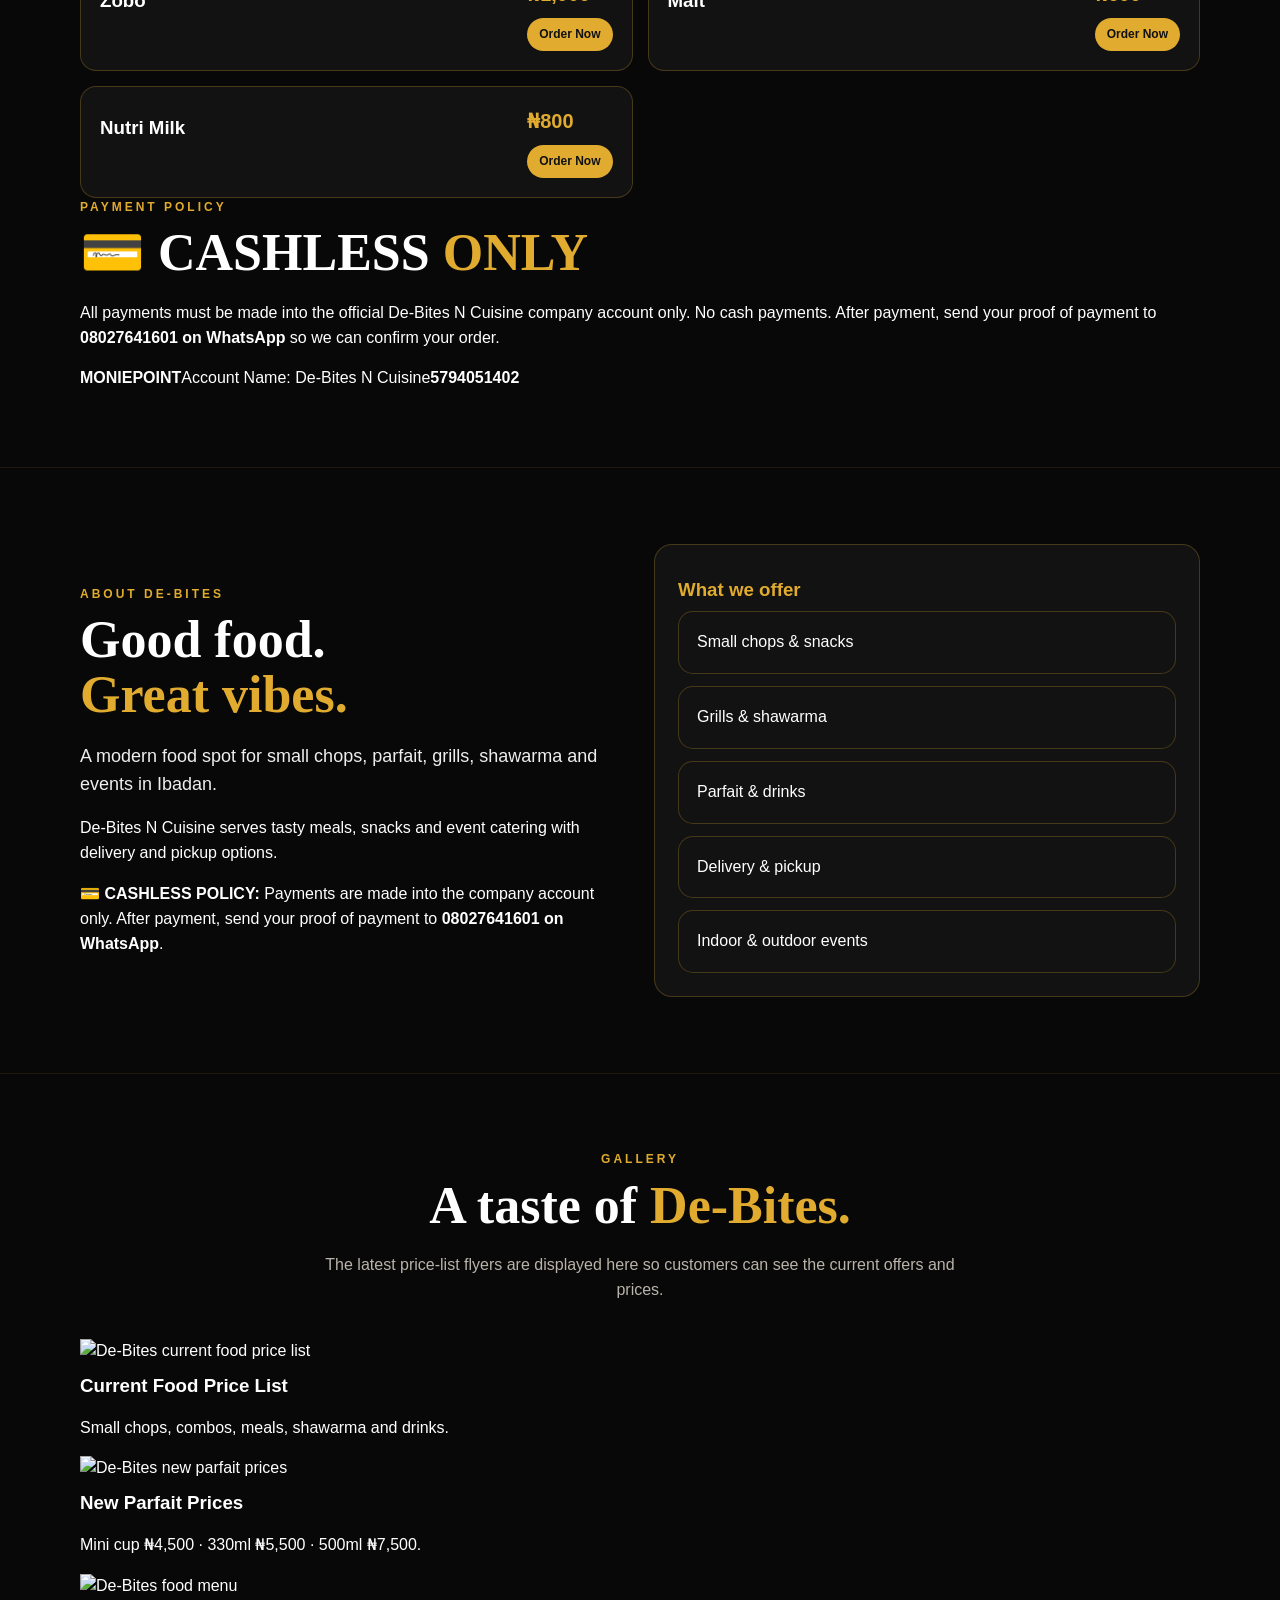
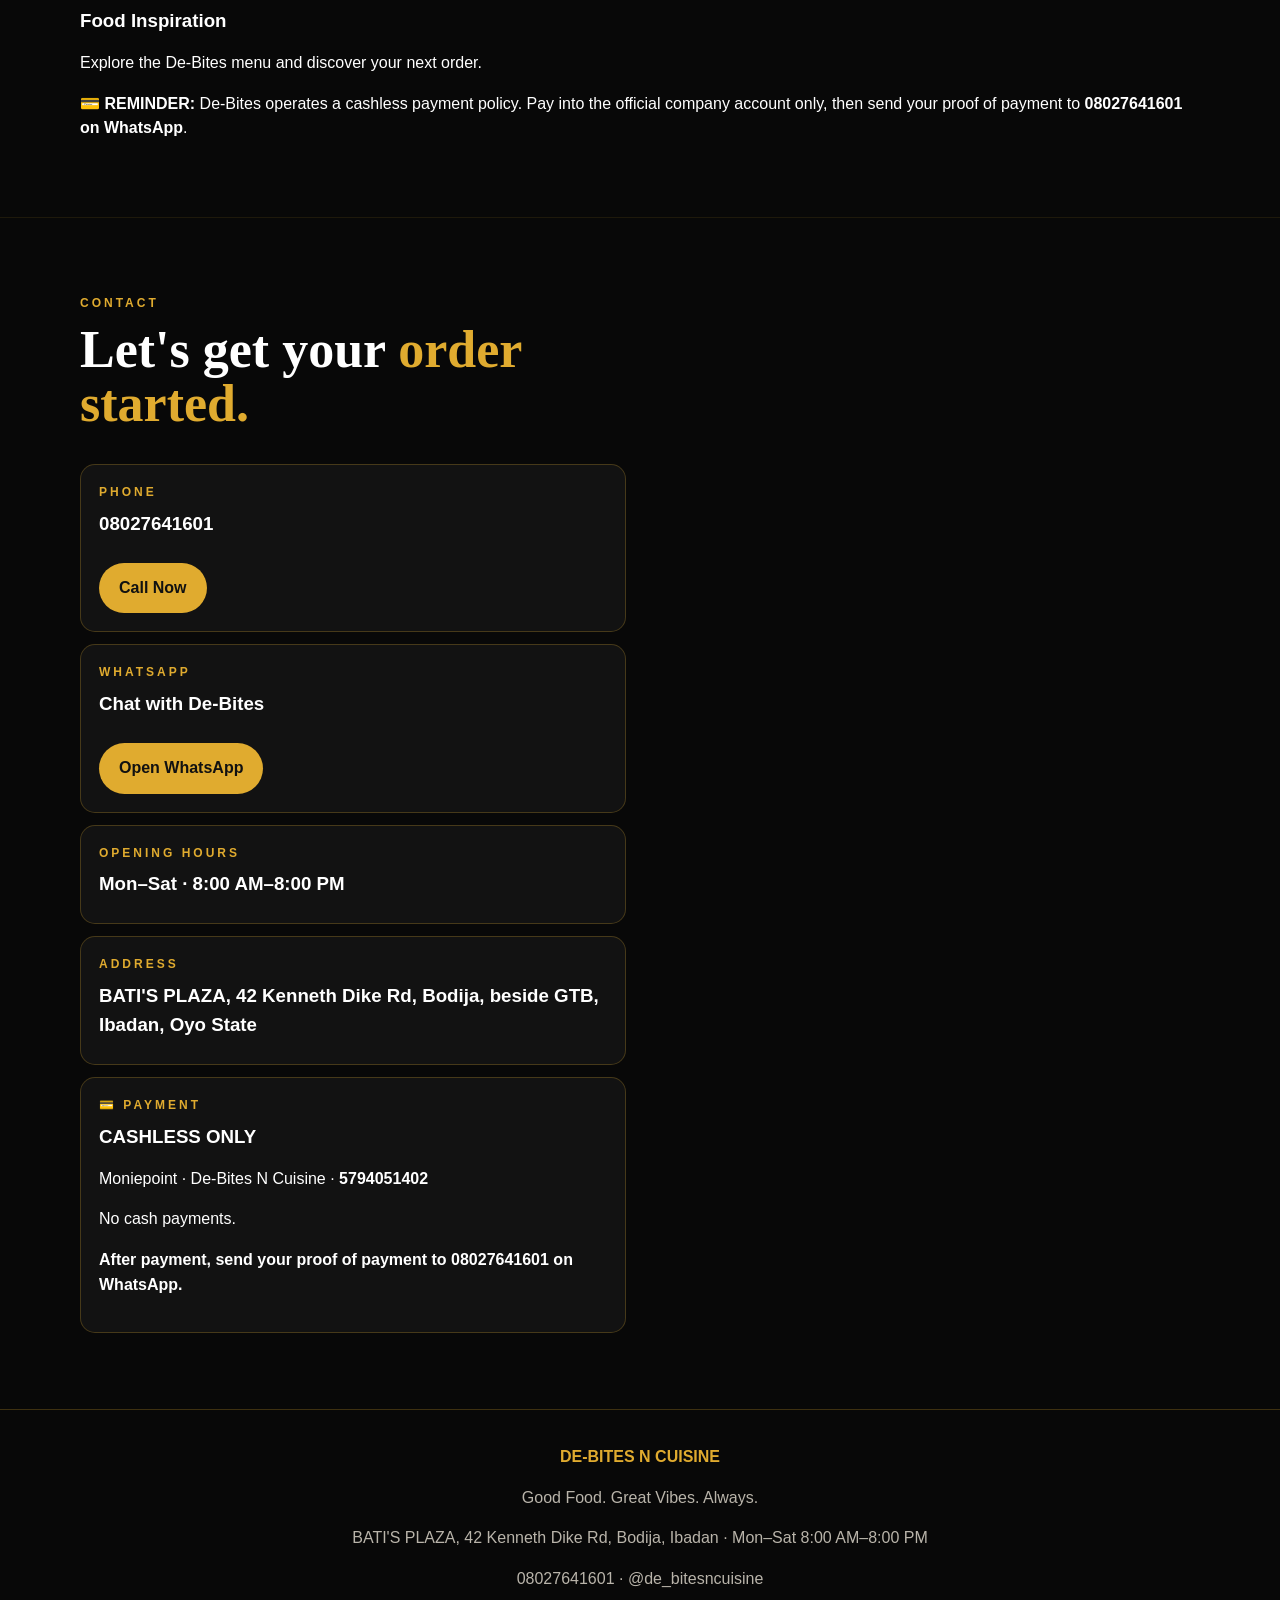
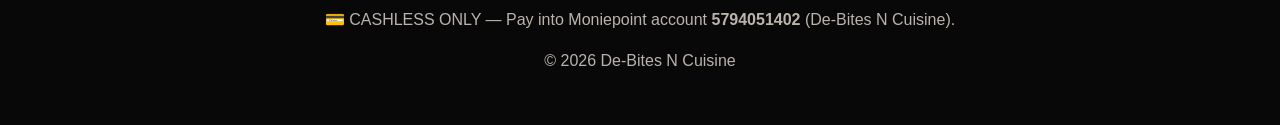
==== commit 560752b9: "Update index.html" ====
--- a/index.html
+++ b/index.html
@@ -7,132 +7,112 @@
 <link rel="stylesheet" href="style.css">
 </head>
 <body>
+<div class="bg-orb orb-one"></div><div class="bg-orb orb-two"></div>
+<header><div class="container nav">
+  <a class="logo" href="#home">De-Bites<small>N CUISINE</small></a>
+  <button class="menu-toggle" aria-label="Open navigation">☰</button>
+  <nav><a href="#home">Home</a><a href="#menu">Menu</a><a href="#about">About</a><a href="#gallery">Gallery</a><a href="#contact">Contact</a></nav>
+</div></header>
+<main>
+<section id="home" class="hero"><div class="container hero-inner">
+  <div class="kicker">Welcome to De-Bites N Cuisine</div>
+  <h1>Good food.<br><span class="gold">Great vibes.</span><br>Always.</h1>
+  <p class="lead">Small chops, parfait, grills and more — made for everyday cravings, special moments and unforgettable events in Ibadan.</p>
+  <div class="cashless mini"><strong>💳 CASHLESS POLICY</strong> — All payments are made into the company account only. After payment, send your proof of payment to our WhatsApp number.</div>
+  <a class="btn" href="#menu">Explore Our Menu ↓</a><a class="btn outline" href="tel:+2348027641601">Call 08027641601</a>
+</div></section>
 
-<header>
-  <div class="container nav">
-    <a class="logo" href="#home">De-Bites<small>N CUISINE</small></a>
-    <button class="menu-toggle" aria-label="Open navigation">☰</button>
-    <nav>
-      <a href="#home">Home</a>
-      <a href="#menu">Menu</a>
-      <a href="#about">About</a>
-      <a href="#gallery">Gallery</a>
-      <a href="#contact">Contact</a>
-    </nav>
-  </div>
-</header>
+<section><div class="container"><div class="section-head"><div class="kicker">Popular Picks</div><h2>New prices. <span class="gold">Easy ordering.</span></h2><p>Scroll naturally through the website — menu, gallery, payment details, contact and location are all here.</p></div>
+<div class="grid">
+ <div class="card reveal"><div class="kicker">Small Chops</div><h3>Smart Box — ₦5,000</h3><p>2 spring rolls, 2 beef samosa, grilled chicken, sausage and 10 puffs.</p><a class="btn" href="#menu">See Menu ↓</a></div>
+ <div class="card reveal"><div class="kicker">Dessert</div><h3>330ml Parfait — ₦5,500</h3><p>New parfait pricing is now reflected on the website.</p><a class="btn" href="#gallery">View Prices ↓</a></div>
+ <div class="card reveal"><div class="kicker">Combo</div><h3>French Fries Combo — ₦6,000</h3><p>1 portion French fries, 2 grilled chicken and 1 ketchup dip.</p><a class="btn" href="#menu">Order ↓</a></div>
+</div><div class="cashless">💳 <strong>CASHLESS ONLY:</strong> Please pay into the official De-Bites N Cuisine company account shown below.</div>
+</div></section>
 
-<main>
+<section id="menu" class="scroll-section"><div class="container">
+ <div class="page-hero-inner"><div class="kicker">Our Menu</div><h2>New prices, <span class="gold">clearly displayed.</span></h2><p class="lead">Choose an item and tap Order Now to send your order directly on WhatsApp.</p><div class="cashless mini">💳 <strong>PAYMENT:</strong> We are cashless. After paying into the official company account, send your proof of payment to <strong>08027641601 on WhatsApp</strong>.</div></div>
+ <div class="order-builder card" id="order-builder">
+  <div class="kicker">Smart Ordering</div>
+  <h2>Build Your <span class="gold">Order.</span></h2>
+  <p class="lead">Select what you want, choose quantities, then send your complete order to WhatsApp in one message.</p>
+  <div class="order-row"><select id="orderItem" aria-label="Choose a menu item"><option value="">Choose a menu item...</option></select><button type="button" class="btn" id="addItem">Add to Order</button></div>
+  <div id="orderItems" class="order-items"><div class="order-empty">Your order is empty. Add items from the menu above.</div></div>
+  <div class="order-total"><span>Total</span><strong id="orderTotal">₦0</strong></div>
+  <button type="button" class="btn order-submit" id="sendOrder">🟢 Order Now on WhatsApp</button>
+  <p class="order-note">💳 <strong>Cashless only.</strong> After payment into the official company account, send your proof of payment to <strong>08027641601 on WhatsApp</strong>.</p>
+ </div>
+ <div class="section-head menu-heading"><div class="kicker">Small Chops & Combos</div><h2>Made for <span class="gold">every craving.</span></h2></div>
+ <div class="menu-list">
+  <div class="item"><div><h3>Self Love</h3><p>1 Reg Spring Roll, 1 Beef Samosa, 1 Grilled Chicken, 6 Puffs in a box</p></div><div><div class="price">₦4,000</div><a class="order" href="https://wa.me/2348027641601?text=Hello%20De-Bites%20N%20Cuisine%2C%20I%20want%20to%20order%20Self%20Love." target="_blank">Order Now</a></div></div>
+  <div class="item"><div><h3>Smart Box</h3><p>2 Reg Spring Rolls, 2 Beef Samosa, 1 Grilled Chicken, 1 Sausage, 10 Puffs in a box</p></div><div><div class="price">₦5,000</div><a class="order" href="https://wa.me/2348027641601?text=Hello%20De-Bites%20N%20Cuisine%2C%20I%20want%20to%20order%20Smart%20Box." target="_blank">Order Now</a></div></div>
+  <div class="item"><div><h3>Smart Box Max</h3><p>2 Reg Spring Rolls, 2 Beef Samosa, 2 Sausage, 1 Grilled Chicken, 15 Puffs in a box</p></div><div><div class="price">₦7,000</div><a class="order" href="https://wa.me/2348027641601?text=Hello%20De-Bites%20N%20Cuisine%2C%20I%20want%20to%20order%20Smart%20Box%20Max." target="_blank">Order Now</a></div></div>
+  <div class="item"><div><h3>De-Bites Premium Box</h3><p>5 Samosas, 5 Spring Rolls, 1 Big Chapman, 1 Portion Asun, 2 Sausages, 5 Chicken Cuts, 1 Pasta, 1 Shawarma</p></div><div><div class="price">₦25,000</div><a class="order" href="https://wa.me/2348027641601?text=Hello%20De-Bites%20N%20Cuisine%2C%20I%20want%20to%20order%20De-Bites%20Premium%20Box." target="_blank">Order Now</a></div></div>
+  <div class="item"><div><h3>Trio Box</h3><p>3 Spring Rolls, 3 Samosa, 3 BBQ Chicken Cuts, 8 Puff Puffs, 2 Sausage, 2 Corn Dogs in a mini platter box</p></div><div><div class="price">₦13,000</div><a class="order" href="https://wa.me/2348027641601?text=Hello%20De-Bites%20N%20Cuisine%2C%20I%20want%20to%20order%20Trio%20Box." target="_blank">Order Now</a></div></div>
+  <div class="item"><div><h3>French Fries Combo</h3><p>1 Portion French Fries, 2 Grilled Chicken, 1 Ketchup Dip</p></div><div><div class="price">₦6,000</div><a class="order" href="https://wa.me/2348027641601?text=Hello%20De-Bites%20N%20Cuisine%2C%20I%20want%20to%20order%20French%20Fries%20Combo." target="_blank">Order Now</a></div></div>
+ </div>
+ <div class="section-head menu-heading"><div class="kicker">Foods</div><h2>Meals & <span class="gold">sides.</span></h2></div>
+ <div class="menu-list">
+  <div class="item"><div><h3>1 Medium Size Chicken</h3></div><div><div class="price">₦1,000</div><a class="order" href="https://wa.me/2348027641601?text=Hello%20De-Bites%20N%20Cuisine%2C%20I%20want%20to%20order%201%20Medium%20Size%20Chicken." target="_blank">Order Now</a></div></div>
+  <div class="item"><div><h3>1 Chicken</h3></div><div><div class="price">₦1,500</div><a class="order" href="https://wa.me/2348027641601?text=Hello%20De-Bites%20N%20Cuisine%2C%20I%20want%20to%20order%201%20Chicken." target="_blank">Order Now</a></div></div>
+  <div class="item"><div><h3>1 Sizzling Noodles</h3></div><div><div class="price">₦1,400</div><a class="order" href="https://wa.me/2348027641601?text=Hello%20De-Bites%20N%20Cuisine%2C%20I%20want%20to%20order%201%20Sizzling%20Noodles." target="_blank">Order Now</a></div></div>
+  <div class="item"><div><h3>1 Fried Eggs</h3></div><div><div class="price">₦500</div><a class="order" href="https://wa.me/2348027641601?text=Hello%20De-Bites%20N%20Cuisine%2C%20I%20want%20to%20order%201%20Fried%20Eggs." target="_blank">Order Now</a></div></div>
+  <div class="item"><div><h3>1 Slice of Yam</h3></div><div><div class="price">₦500</div><a class="order" href="https://wa.me/2348027641601?text=Hello%20De-Bites%20N%20Cuisine%2C%20I%20want%20to%20order%201%20Slice%20of%20Yam." target="_blank">Order Now</a></div></div>
+  <div class="item"><div><h3>1 Egg Sauce</h3></div><div><div class="price">₦700</div><a class="order" href="https://wa.me/2348027641601?text=Hello%20De-Bites%20N%20Cuisine%2C%20I%20want%20to%20order%201%20Egg%20Sauce." target="_blank">Order Now</a></div></div>
+  <div class="item"><div><h3>1 Sizzling Noodles & Egg</h3></div><div><div class="price">₦2,200</div><a class="order" href="https://wa.me/2348027641601?text=Hello%20De-Bites%20N%20Cuisine%2C%20I%20want%20to%20order%20Sizzling%20Noodles%20%26%20Egg." target="_blank">Order Now</a></div></div>
+  <div class="item"><div><h3>1 Sizzling Noodle & 2 Eggs</h3></div><div><div class="price">₦2,900</div><a class="order" href="https://wa.me/2348027641601?text=Hello%20De-Bites%20N%20Cuisine%2C%20I%20want%20to%20order%20Sizzling%20Noodle%20%26%202%20Eggs." target="_blank">Order Now</a></div></div>
+  <div class="item"><div><h3>2 Sizzling Noodles & 1 Egg</h3></div><div><div class="price">₦4,300</div><a class="order" href="https://wa.me/2348027641601?text=Hello%20De-Bites%20N%20Cuisine%2C%20I%20want%20to%20order%202%20Sizzling%20Noodles%20%26%201%20Egg." target="_blank">Order Now</a></div></div>
+  <div class="item"><div><h3>Pasta & Chicken</h3></div><div><div class="price">₦3,000</div><a class="order" href="https://wa.me/2348027641601?text=Hello%20De-Bites%20N%20Cuisine%2C%20I%20want%20to%20order%20Pasta%20%26%20Chicken." target="_blank">Order Now</a></div></div>
+  <div class="item"><div><h3>Pasta & Turkey</h3></div><div><div class="price">₦4,200</div><a class="order" href="https://wa.me/2348027641601?text=Hello%20De-Bites%20N%20Cuisine%2C%20I%20want%20to%20order%20Pasta%20%26%20Turkey." target="_blank">Order Now</a></div></div>
+  <div class="item"><div><h3>Pasta & Beef</h3></div><div><div class="price">₦2,800</div><a class="order" href="https://wa.me/2348027641601?text=Hello%20De-Bites%20N%20Cuisine%2C%20I%20want%20to%20order%20Pasta%20%26%20Beef." target="_blank">Order Now</a></div></div>
+  <div class="item"><div><h3>Fried Rice & Chicken</h3></div><div><div class="price">₦3,000</div><a class="order" href="https://wa.me/2348027641601?text=Hello%20De-Bites%20N%20Cuisine%2C%20I%20want%20to%20order%20Fried%20Rice%20%26%20Chicken." target="_blank">Order Now</a></div></div>
+  <div class="item"><div><h3>Jollof Rice & Chicken</h3></div><div><div class="price">₦3,000</div><a class="order" href="https://wa.me/2348027641601?text=Hello%20De-Bites%20N%20Cuisine%2C%20I%20want%20to%20order%20Jollof%20Rice%20%26%20Chicken." target="_blank">Order Now</a></div></div>
+  <div class="item"><div><h3>Fried Rice & Turkey</h3></div><div><div class="price">₦4,200</div><a class="order" href="https://wa.me/2348027641601?text=Hello%20De-Bites%20N%20Cuisine%2C%20I%20want%20to%20order%20Fried%20Rice%20%26%20Turkey." target="_blank">Order Now</a></div></div>
+ </div>
+ <div class="section-head menu-heading"><div class="kicker">Shawarma & Drinks</div><h2>Grills, wraps & <span class="gold">refreshments.</span></h2></div>
+ <div class="menu-list">
+  <div class="item"><div><h3>Chicken Shawarma — Single Sausage</h3></div><div><div class="price">₦3,500</div><a class="order" href="https://wa.me/2348027641601?text=Hello%20De-Bites%20N%20Cuisine%2C%20I%20want%20to%20order%20Chicken%20Shawarma%20Single%20Sausage." target="_blank">Order Now</a></div></div>
+  <div class="item"><div><h3>Chicken Shawarma + Two Sausage</h3></div><div><div class="price">₦4,000</div><a class="order" href="https://wa.me/2348027641601?text=Hello%20De-Bites%20N%20Cuisine%2C%20I%20want%20to%20order%20Chicken%20Shawarma%20Two%20Sausage." target="_blank">Order Now</a></div></div>
+  <div class="item"><div><h3>Beef Shawarma</h3></div><div><div class="price">₦3,000</div><a class="order" href="https://wa.me/2348027641601?text=Hello%20De-Bites%20N%20Cuisine%2C%20I%20want%20to%20order%20Beef%20Shawarma." target="_blank">Order Now</a></div></div>
+  <div class="item"><div><h3>Chicken Wrap</h3></div><div><div class="price">₦4,000</div><a class="order" href="https://wa.me/2348027641601?text=Hello%20De-Bites%20N%20Cuisine%2C%20I%20want%20to%20order%20Chicken%20Wrap." target="_blank">Order Now</a></div></div>
+  <div class="item"><div><h3>Mini Chapman</h3></div><div><div class="price">₦1,000</div><a class="order" href="https://wa.me/2348027641601?text=Hello%20De-Bites%20N%20Cuisine%2C%20I%20want%20to%20order%20Mini%20Chapman." target="_blank">Order Now</a></div></div>
+  <div class="item"><div><h3>Big Bottle Chapman</h3></div><div><div class="price">₦2,500</div><a class="order" href="https://wa.me/2348027641601?text=Hello%20De-Bites%20N%20Cuisine%2C%20I%20want%20to%20order%20Big%20Bottle%20Chapman." target="_blank">Order Now</a></div></div>
+  <div class="item"><div><h3>Table Water</h3></div><div><div class="price">₦200</div><a class="order" href="https://wa.me/2348027641601?text=Hello%20De-Bites%20N%20Cuisine%2C%20I%20want%20to%20order%20Table%20Water." target="_blank">Order Now</a></div></div>
+  <div class="item"><div><h3>Pepsi</h3></div><div><div class="price">₦500</div><a class="order" href="https://wa.me/2348027641601?text=Hello%20De-Bites%20N%20Cuisine%2C%20I%20want%20to%20order%20Pepsi." target="_blank">Order Now</a></div></div>
+  <div class="item"><div><h3>Coke</h3></div><div><div class="price">₦500</div><a class="order" href="https://wa.me/2348027641601?text=Hello%20De-Bites%20N%20Cuisine%2C%20I%20want%20to%20order%20Coke." target="_blank">Order Now</a></div></div>
+  <div class="item"><div><h3>Sprite</h3></div><div><div class="price">₦500</div><a class="order" href="https://wa.me/2348027641601?text=Hello%20De-Bites%20N%20Cuisine%2C%20I%20want%20to%20order%20Sprite." target="_blank">Order Now</a></div></div>
+  <div class="item"><div><h3>Zobo</h3></div><div><div class="price">₦1,000</div><a class="order" href="https://wa.me/2348027641601?text=Hello%20De-Bites%20N%20Cuisine%2C%20I%20want%20to%20order%20Zobo." target="_blank">Order Now</a></div></div>
+  <div class="item"><div><h3>Malt</h3></div><div><div class="price">₦600</div><a class="order" href="https://wa.me/2348027641601?text=Hello%20De-Bites%20N%20Cuisine%2C%20I%20want%20to%20order%20Malt." target="_blank">Order Now</a></div></div>
+  <div class="item"><div><h3>Nutri Milk</h3></div><div><div class="price">₦800</div><a class="order" href="https://wa.me/2348027641601?text=Hello%20De-Bites%20N%20Cuisine%2C%20I%20want%20to%20order%20Nutri%20Milk." target="_blank">Order Now</a></div></div>
+ </div>
+ <div class="cashless payment-strip"><div><div class="kicker">Payment Policy</div><h2>💳 CASHLESS <span class="gold">ONLY</span></h2><p>All payments must be made into the official De-Bites N Cuisine company account only. No cash payments. After payment, send your proof of payment to <strong>08027641601 on WhatsApp</strong> so we can confirm your order.</p></div><div class="account"><strong>MONIEPOINT</strong><span>Account Name: De-Bites N Cuisine</span><b>5794051402</b></div></div>
+</div></section>
 
-<section id="home" class="hero">
-  <div class="container hero-inner">
-    <div class="kicker">Welcome to De-Bites N Cuisine</div>
-    <h1>Good food.<br><span class="gold">Great vibes.</span><br>Always.</h1>
-    <p class="lead">Small chops, parfait, grills and more — made for everyday cravings, special moments and unforgettable events in Ibadan.</p>
-    <a class="btn" href="#menu">Explore Our Menu ↓</a>
-    <a class="btn outline" href="tel:+2348027641601">Call 08027641601</a>
-  </div>
-</section>
+<section id="about" class="scroll-section"><div class="container split"><div><div class="kicker">About De-Bites</div><h2>Good food.<br><span class="gold">Great vibes.</span></h2><p class="lead">A modern food spot for small chops, parfait, grills, shawarma and events in Ibadan.</p><p>De-Bites N Cuisine serves tasty meals, snacks and event catering with delivery and pickup options.</p><div class="cashless mini">💳 <strong>CASHLESS POLICY:</strong> Payments are made into the company account only. After payment, send your proof of payment to <strong>08027641601 on WhatsApp</strong>.</div></div><div class="card"><h3 class="gold">What we offer</h3><div class="info-list"><div class="info">Small chops & snacks</div><div class="info">Grills & shawarma</div><div class="info">Parfait & drinks</div><div class="info">Delivery & pickup</div><div class="info">Indoor & outdoor events</div></div></div></div></section>
 
-<section>
-  <div class="container">
-    <div class="section-head">
-      <div class="kicker">Popular Picks</div>
-      <h2>Clear prices. <span class="gold">Easy ordering.</span></h2>
-      <p>Scroll through the website naturally — everything is right here on one smooth page.</p>
-    </div>
-    <div class="grid">
-      <div class="card"><div class="kicker">Grills</div><h3>Shawarma — ₦2,800</h3><p>Single sausage option. Double sausage: ₦3,000.</p><a class="btn" href="#menu">See Menu ↓</a></div>
-      <div class="card"><div class="kicker">Dessert</div><h3>Parfait — ₦3,000</h3><p>Medium cup. Large cup: ₦4,000.</p><a class="btn" href="#menu">See Menu ↓</a></div>
-      <div class="card"><div class="kicker">Small Chops</div><h3>Smart Box — ₦4,000</h3><p>Perfect for sharing, events and quick bites.</p><a class="btn" href="#menu">See Menu ↓</a></div>
-    </div>
-  </div>
-</section>
+<section id="gallery" class="scroll-section"><div class="container"><div class="section-head"><div class="kicker">Gallery</div><h2>A taste of <span class="gold">De-Bites.</span></h2><p>The latest price-list flyers are displayed here so customers can see the current offers and prices.</p></div><div class="gallery-grid">
+ <div class="gallery-card"><img src="assets/price-list.jpg" alt="De-Bites current food price list"><div class="gallery-caption"><h3>Current Food Price List</h3><p>Small chops, combos, meals, shawarma and drinks.</p></div></div>
+ <div class="gallery-card"><img src="assets/parfait-new-prices.jpg" alt="De-Bites new parfait prices"><div class="gallery-caption"><h3>New Parfait Prices</h3><p>Mini cup ₦4,500 · 330ml ₦5,500 · 500ml ₦7,500.</p></div></div>
+ <div class="gallery-card"><img src="assets/de-bites-food-menu.png" alt="De-Bites food menu"><div class="gallery-caption"><h3>Food Inspiration</h3><p>Explore the De-Bites menu and discover your next order.</p></div></div>
+ </div><div class="cashless">💳 <strong>REMINDER:</strong> De-Bites operates a cashless payment policy. Pay into the official company account only, then send your proof of payment to <strong>08027641601 on WhatsApp</strong>.</div></div></section>
 
-<section id="menu" class="scroll-section">
-  <div class="container">
-    <div class="page-hero-inner">
-      <div class="kicker">Our Menu</div>
-      <h2>Every price is <span class="gold">clear.</span></h2>
-      <p class="lead">Browse the full menu, see every price clearly, and order any item directly on WhatsApp.</p>
-    </div>
-    <div class="section-head menu-heading">
-      <div class="kicker">Menu & Prices</div>
-      <h2>Choose your <span class="gold">favourite.</span></h2>
-    </div>
-    <div class="item"><div><h3>Self Love</h3><p>1 Reg Spring Roll, 1 Beef Samosa, 1 Peppered Chicken, 6 Puffs</p></div><div><div class="price">₦3,000</div><a class="order" href="https://wa.me/2348027641601?text=Hello%20De-Bites%20N%20Cuisine,%20I%27d%20like%20to%20place%20an%20order%20for%20Self%20Love" target="_blank">Order Now</a></div></div><div class="item"><div><h3>Smart Box</h3><p>2 Reg Spring Rolls, 2 Beef Samosa, 1 Peppered Chicken, 1 Sausage, 10 Puffs</p></div><div><div class="price">₦4,000</div><a class="order" href="https://wa.me/2348027641601?text=Hello%20De-Bites%20N%20Cuisine,%20I%27d%20like%20to%20place%20an%20order%20for%20Smart%20Box" target="_blank">Order Now</a></div></div><div class="item"><div><h3>Smart Box Max</h3><p>2 Reg Spring Rolls, 2 Beef Samosa, 2 Sausage, 1 Peppered Chicken, 12 Puffs</p></div><div><div class="price">₦5,000</div><a class="order" href="https://wa.me/2348027641601?text=Hello%20De-Bites%20N%20Cuisine,%20I%27d%20like%20to%20place%20an%20order%20for%20Smart%20Box%20Max" target="_blank">Order Now</a></div></div><div class="item"><div><h3>Sizzling Noodles</h3><p>1 portion</p></div><div><div class="price">₦800</div><a class="order" href="https://wa.me/2348027641601?text=Hello%20De-Bites%20N%20Cuisine,%20I%27d%20like%20to%20place%20an%20order%20for%20Sizzling%20Noodles" target="_blank">Order Now</a></div></div><div class="item"><div><h3>Sizzling Noodles & 2 Eggs</h3><p>Noodles with two eggs</p></div><div><div class="price">₦1,700</div><a class="order" href="https://wa.me/2348027641601?text=Hello%20De-Bites%20N%20Cuisine,%20I%27d%20like%20to%20place%20an%20order%20for%20Sizzling%20Noodles%20&%202%20Eggs" target="_blank">Order Now</a></div></div><div class="item"><div><h3>2 Sizzling Noodles & 2 Eggs</h3><p>Two portions of noodles with two eggs</p></div><div><div class="price">₦2,400</div><a class="order" href="https://wa.me/2348027641601?text=Hello%20De-Bites%20N%20Cuisine,%20I%27d%20like%20to%20place%20an%20order%20for%202%20Sizzling%20Noodles%20&%202%20Eggs" target="_blank">Order Now</a></div></div><div class="item"><div><h3>Pasta & Chicken</h3><p>Rich pasta with chicken</p></div><div><div class="price">₦2,500</div><a class="order" href="https://wa.me/2348027641601?text=Hello%20De-Bites%20N%20Cuisine,%20I%27d%20like%20to%20place%20an%20order%20for%20Pasta%20&%20Chicken" target="_blank">Order Now</a></div></div><div class="item"><div><h3>Pasta & Turkey Cut</h3><p>Pasta with turkey cut</p></div><div><div class="price">₦3,500</div><a class="order" href="https://wa.me/2348027641601?text=Hello%20De-Bites%20N%20Cuisine,%20I%27d%20like%20to%20place%20an%20order%20for%20Pasta%20&%20Turkey%20Cut" target="_blank">Order Now</a></div></div><div class="item"><div><h3>Pasta & Full Turkey</h3><p>Pasta with full turkey</p></div><div><div class="price">₦5,500</div><a class="order" href="https://wa.me/2348027641601?text=Hello%20De-Bites%20N%20Cuisine,%20I%27d%20like%20to%20place%20an%20order%20for%20Pasta%20&%20Full%20Turkey" target="_blank">Order Now</a></div></div><div class="item"><div><h3>Fried Rice & Chicken</h3><p>Fried rice with chicken</p></div><div><div class="price">₦2,800</div><a class="order" href="https://wa.me/2348027641601?text=Hello%20De-Bites%20N%20Cuisine,%20I%27d%20like%20to%20place%20an%20order%20for%20Fried%20Rice%20&%20Chicken" target="_blank">Order Now</a></div></div><div class="item"><div><h3>Fried Rice & Turkey</h3><p>Fried rice with turkey</p></div><div><div class="price">₦4,000</div><a class="order" href="https://wa.me/2348027641601?text=Hello%20De-Bites%20N%20Cuisine,%20I%27d%20like%20to%20place%20an%20order%20for%20Fried%20Rice%20&%20Turkey" target="_blank">Order Now</a></div></div><div class="item"><div><h3>Peppered Beef</h3><p>1 plate</p></div><div><div class="price">₦1,500</div><a class="order" href="https://wa.me/2348027641601?text=Hello%20De-Bites%20N%20Cuisine,%20I%27d%20like%20to%20place%20an%20order%20for%20Peppered%20Beef" target="_blank">Order Now</a></div></div><div class="item"><div><h3>24pcs Samosa</h3><p>24 pieces</p></div><div><div class="price">₦6,500</div><a class="order" href="https://wa.me/2348027641601?text=Hello%20De-Bites%20N%20Cuisine,%20I%27d%20like%20to%20place%20an%20order%20for%2024pcs%20Samosa" target="_blank">Order Now</a></div></div><div class="item"><div><h3>BBQ Chicken + Fries</h3><p>Chicken cut, fries & ketchup dip</p></div><div><div class="price">₦4,000</div><a class="order" href="https://wa.me/2348027641601?text=Hello%20De-Bites%20N%20Cuisine,%20I%27d%20like%20to%20place%20an%20order%20for%20BBQ%20Chicken%20+%20Fries" target="_blank">Order Now</a></div></div><div class="item"><div><h3>The Baller Box</h3><p>Turkey cut, fries & ketchup dip</p></div><div><div class="price">₦5,000</div><a class="order" href="https://wa.me/2348027641601?text=Hello%20De-Bites%20N%20Cuisine,%20I%27d%20like%20to%20place%20an%20order%20for%20The%20Baller%20Box" target="_blank">Order Now</a></div></div><div class="item"><div><h3>Shawarma — Single Sausage</h3><p>Fresh shawarma with single sausage</p></div><div><div class="price">₦2,800</div><a class="order" href="https://wa.me/2348027641601?text=Hello%20De-Bites%20N%20Cuisine,%20I%27d%20like%20to%20place%20an%20order%20for%20Shawarma%20—%20Single%20Sausage" target="_blank">Order Now</a></div></div><div class="item"><div><h3>Shawarma — Double Sausage</h3><p>Fresh shawarma with double sausage</p></div><div><div class="price">₦3,000</div><a class="order" href="https://wa.me/2348027641601?text=Hello%20De-Bites%20N%20Cuisine,%20I%27d%20like%20to%20place%20an%20order%20for%20Shawarma%20—%20Double%20Sausage" target="_blank">Order Now</a></div></div><div class="item"><div><h3>Medium Parfait</h3><p>Layered creamy fruit parfait</p></div><div><div class="price">₦3,000</div><a class="order" href="https://wa.me/2348027641601?text=Hello%20De-Bites%20N%20Cuisine,%20I%27d%20like%20to%20place%20an%20order%20for%20Medium%20Parfait" target="_blank">Order Now</a></div></div><div class="item"><div><h3>Large Cup Parfait</h3><p>Large layered fruit parfait</p></div><div><div class="price">₦4,000</div><a class="order" href="https://wa.me/2348027641601?text=Hello%20De-Bites%20N%20Cuisine,%20I%27d%20like%20to%20place%20an%20order%20for%20Large%20Cup%20Parfait" target="_blank">Order Now</a></div></div><div class="item"><div><h3>Chapman</h3><p>Classic chilled Chapman</p></div><div><div class="price">₦1,700</div><a class="order" href="https://wa.me/2348027641601?text=Hello%20De-Bites%20N%20Cuisine,%20I%27d%20like%20to%20place%20an%20order%20for%20Chapman" target="_blank">Order Now</a></div></div><div class="item"><div><h3>Chicken Cut</h3><p>Extra chicken cut</p></div><div><div class="price">₦1,500</div><a class="order" href="https://wa.me/2348027641601?text=Hello%20De-Bites%20N%20Cuisine,%20I%27d%20like%20to%20place%20an%20order%20for%20Chicken%20Cut" target="_blank">Order Now</a></div></div><div class="item"><div><h3>Full Chicken</h3><p>Full chicken</p></div><div><div class="price">₦3,000</div><a class="order" href="https://wa.me/2348027641601?text=Hello%20De-Bites%20N%20Cuisine,%20I%27d%20like%20to%20place%20an%20order%20for%20Full%20Chicken" target="_blank">Order Now</a></div></div><div class="item"><div><h3>Corn on Hob</h3><p>Corn on the cob</p></div><div><div class="price">₦800</div><a class="order" href="https://wa.me/2348027641601?text=Hello%20De-Bites%20N%20Cuisine,%20I%27d%20like%20to%20place%20an%20order%20for%20Corn%20on%20Hob" target="_blank">Order Now</a></div></div><div class="item"><div><h3>Corn in Mayo</h3><p>Corn with mayo</p></div><div><div class="price">₦1,500</div><a class="order" href="https://wa.me/2348027641601?text=Hello%20De-Bites%20N%20Cuisine,%20I%27d%20like%20to%20place%20an%20order%20for%20Corn%20in%20Mayo" target="_blank">Order Now</a></div></div><div class="item"><div><h3>Turkey</h3><p>Turkey portion</p></div><div><div class="price">₦4,000</div><a class="order" href="https://wa.me/2348027641601?text=Hello%20De-Bites%20N%20Cuisine,%20I%27d%20like%20to%20place%20an%20order%20for%20Turkey" target="_blank">Order Now</a></div></div><div class="item"><div><h3>Turkey Cut</h3><p>Turkey cut</p></div><div><div class="price">₦2,000</div><a class="order" href="https://wa.me/2348027641601?text=Hello%20De-Bites%20N%20Cuisine,%20I%27d%20like%20to%20place%20an%20order%20for%20Turkey%20Cut" target="_blank">Order Now</a></div></div><div class="item"><div><h3>Peppered Beef Extra</h3><p>Extra peppered beef</p></div><div><div class="price">₦2,000</div><a class="order" href="https://wa.me/2348027641601?text=Hello%20De-Bites%20N%20Cuisine,%20I%27d%20like%20to%20place%20an%20order%20for%20Peppered%20Beef%20Extra" target="_blank">Order Now</a></div></div><div class="item"><div><h3>Beef</h3><p>Beef portion</p></div><div><div class="price">₦1,000</div><a class="order" href="https://wa.me/2348027641601?text=Hello%20De-Bites%20N%20Cuisine,%20I%27d%20like%20to%20place%20an%20order%20for%20Beef" target="_blank">Order Now</a></div></div><div class="item"><div><h3>Fries</h3><p>Crispy fries</p></div><div><div class="price">₦2,000</div><a class="order" href="https://wa.me/2348027641601?text=Hello%20De-Bites%20N%20Cuisine,%20I%27d%20like%20to%20place%20an%20order%20for%20Fries" target="_blank">Order Now</a></div></div><div class="item"><div><h3>Sausage</h3><p>Single sausage</p></div><div><div class="price">₦500</div><a class="order" href="https://wa.me/2348027641601?text=Hello%20De-Bites%20N%20Cuisine,%20I%27d%20like%20to%20place%20an%20order%20for%20Sausage" target="_blank">Order Now</a></div></div><div class="item"><div><h3>Salad</h3><p>Salad</p></div><div><div class="price">₦500</div><a class="order" href="https://wa.me/2348027641601?text=Hello%20De-Bites%20N%20Cuisine,%20I%27d%20like%20to%20place%20an%20order%20for%20Salad" target="_blank">Order Now</a></div></div><div class="item"><div><h3>Springrolls</h3><p>Single spring roll</p></div><div><div class="price">₦250</div><a class="order" href="https://wa.me/2348027641601?text=Hello%20De-Bites%20N%20Cuisine,%20I%27d%20like%20to%20place%20an%20order%20for%20Springrolls" target="_blank">Order Now</a></div></div><div class="item"><div><h3>Samosa</h3><p>Single samosa</p></div><div><div class="price">₦250</div><a class="order" href="https://wa.me/2348027641601?text=Hello%20De-Bites%20N%20Cuisine,%20I%27d%20like%20to%20place%20an%20order%20for%20Samosa" target="_blank">Order Now</a></div></div><div class="item"><div><h3>Ram</h3><p>Ram portion</p></div><div><div class="price">₦2,000</div><a class="order" href="https://wa.me/2348027641601?text=Hello%20De-Bites%20N%20Cuisine,%20I%27d%20like%20to%20place%20an%20order%20for%20Ram" target="_blank">Order Now</a></div></div>
-  </div>
-</section>
-
-<section id="about" class="scroll-section">
-  <div class="container split">
-    <div>
-      <div class="kicker">About De-Bites</div>
-      <h2>Good food.<br><span class="gold">Great vibes.</span></h2>
-      <p class="lead">A modern food spot for small chops, parfait, grills, shawarma and events in Ibadan.</p>
-      <p>De-Bites N Cuisine serves tasty meals, snacks and event catering with delivery and pickup options.</p>
-    </div>
-    <div class="card">
-      <h3 class="gold">What we offer</h3>
-      <div class="info-list">
-        <div class="info">Small chops & snacks</div>
-        <div class="info">Grills & shawarma</div>
-        <div class="info">Parfait & drinks</div>
-        <div class="info">Delivery & pickup</div>
-        <div class="info">Indoor & outdoor events</div>
-      </div>
-    </div>
-  </div>
-</section>
-
-<section id="gallery" class="scroll-section">
-  <div class="container">
-    <div class="section-head">
-      <div class="kicker">Gallery</div>
-      <h2>A taste of <span class="gold">De-Bites.</span></h2>
-      <p>Food and event inspiration from our menu.</p>
-    </div>
-    <div class="grid">
-      <div class="card"><img class="gallery-img" src="assets/de-bites-food-menu.png" alt="De-Bites food menu"><h3>Our Menu</h3><p>Explore our food selection.</p></div>
-      <div class="card"><img class="gallery-img" src="assets/de-bites-food-menu.png" alt="De-Bites catering"><h3>Catering & Events</h3><p>Food for birthdays, weddings, corporate events and private gatherings.</p></div>
-      <div class="card"><img class="gallery-img" src="assets/de-bites-food-menu.png" alt="De-Bites meals"><h3>Fresh Favourites</h3><p>Small chops, grills, shawarma, parfait and more.</p></div>
-    </div>
-  </div>
-</section>
-
-<section id="contact" class="scroll-section">
-  <div class="container split">
-    <div class="info-list">
-      <div>
-        <div class="kicker">Contact</div>
-        <h2>Let's get your <span class="gold">order started.</span></h2>
-      </div>
-      <div class="info"><div class="kicker">Phone</div><h3>08027641601</h3><a class="btn" href="tel:+2348027641601">Call Now</a></div>
-      <div class="info"><div class="kicker">WhatsApp</div><h3>Chat with De-Bites</h3><a class="btn" href="https://wa.me/2348027641601?text=Hello%20De-Bites%20N%20Cuisine%2C%20I%27d%20like%20to%20place%20an%20order." target="_blank">Open WhatsApp</a></div>
-      <div class="info"><div class="kicker">Opening Hours</div><h3>Mon–Sat · 8:00 AM–8:00 PM</h3></div>
-      <div class="info"><div class="kicker">Address</div><h3>BATI'S PLAZA, 42 Kenneth Dike Rd, Bodija, beside GTB, Ibadan, Oyo State</h3></div>
-    </div>
-    <iframe class="map" src="https://www.google.com/maps?q=BATI'S%20PLAZA%2C%2042%20Kenneth%20Dike%20Rd%2C%20Bodija%2C%20Ibadan&output=embed" loading="lazy"></iframe>
-  </div>
-</section>
-
+<section id="contact" class="scroll-section"><div class="container split"><div class="info-list"><div><div class="kicker">Contact</div><h2>Let's get your <span class="gold">order started.</span></h2></div><div class="info"><div class="kicker">Phone</div><h3>08027641601</h3><a class="btn" href="tel:+2348027641601">Call Now</a></div><div class="info"><div class="kicker">WhatsApp</div><h3>Chat with De-Bites</h3><a class="btn" href="https://wa.me/2348027641601?text=Hello%20De-Bites%20N%20Cuisine%2C%20I%27d%20like%20to%20place%20an%20order." target="_blank">Open WhatsApp</a></div><div class="info"><div class="kicker">Opening Hours</div><h3>Mon–Sat · 8:00 AM–8:00 PM</h3></div><div class="info"><div class="kicker">Address</div><h3>BATI'S PLAZA, 42 Kenneth Dike Rd, Bodija, beside GTB, Ibadan, Oyo State</h3></div><div class="info payment-mini"><div class="kicker">💳 Payment</div><h3>CASHLESS ONLY</h3><p>Moniepoint · De-Bites N Cuisine · <strong>5794051402</strong></p><p>No cash payments.</p><p><strong>After payment, send your proof of payment to 08027641601 on WhatsApp.</strong></p></div></div><iframe class="map" src="https://www.google.com/maps?q=BATI'S%20PLAZA%2C%2042%20Kenneth%20Dike%20Rd%2C%20Bodija%2C%20Ibadan&output=embed" loading="lazy"></iframe></div></section>
 </main>
-
-<footer>
-  <div class="container">
-    <b class="gold">DE-BITES N CUISINE</b>
-    <p>Good Food. Great Vibes. Always.</p>
-    <p>BATI'S PLAZA, 42 Kenneth Dike Rd, Bodija, Ibadan · Mon–Sat 8:00 AM–8:00 PM</p>
-    <p>08027641601 · @de_bitesncuisine</p>
-    <p>© 2026 De-Bites N Cuisine</p>
-  </div>
-</footer>
-
+<footer><div class="container"><b class="gold">DE-BITES N CUISINE</b><p>Good Food. Great Vibes. Always.</p><p>BATI'S PLAZA, 42 Kenneth Dike Rd, Bodija, Ibadan · Mon–Sat 8:00 AM–8:00 PM</p><p>08027641601 · @de_bitesncuisine</p><div class="cashless footer-cashless">💳 CASHLESS ONLY — Pay into Moniepoint account <strong>5794051402</strong> (De-Bites N Cuisine).</div><p>© 2026 De-Bites N Cuisine</p></div></footer>
 <a class="debites-wa" href="https://wa.me/2348027641601?text=Hello%20De-Bites%20N%20Cuisine%2C%20I%27d%20like%20to%20place%20an%20order." target="_blank" aria-label="WhatsApp"><span>☏</span><b>WhatsApp</b></a>
-
 <script>
-document.querySelector('.menu-toggle').onclick=()=>document.querySelector('nav').classList.toggle('open');
-document.querySelectorAll('nav a').forEach(a=>a.onclick=()=>document.querySelector('nav').classList.remove('open'));
-</script>
-</body>
-</html>+const orderState=[];
+const money=n=>'₦'+n.toLocaleString('en-NG');
+const itemSelect=document.getElementById('orderItem');
+const orderItems=document.getElementById('orderItems');
+const totalEl=document.getElementById('orderTotal');
+const menuItems=[...document.querySelectorAll('.menu-list .item')].map(el=>{
+ const name=el.querySelector('h3')?.textContent.trim()||'';
+ const priceText=el.querySelector('.price')?.textContent.replace(/[^0-9]/g,'')||'0';
+ return {name,price:Number(priceText)};
+}).filter(x=>x.name&&x.price);
+menuItems.forEach((x,i)=>{const o=document.createElement('option');o.value=i;o.textContent=`${x.name} — ${money(x.price)}`;itemSelect.appendChild(o)});
+function renderOrder(){
+ orderItems.innerHTML='';
+ if(!orderState.length){orderItems.innerHTML='<div class="order-empty">Your order is empty. Add items from the menu above.</div>';}
+ orderState.forEach((x,i)=>{const row=document.createElement('div');row.className='order-line';row.innerHTML=`<div><strong>${x.name}</strong><small>${money(x.price)} each</small></div><div class="qty"><button type="button" data-i="${i}" data-act="minus">−</button><span>${x.qty}</span><button type="button" data-i="${i}" data-act="plus">+</button><button type="button" class="remove" data-i="${
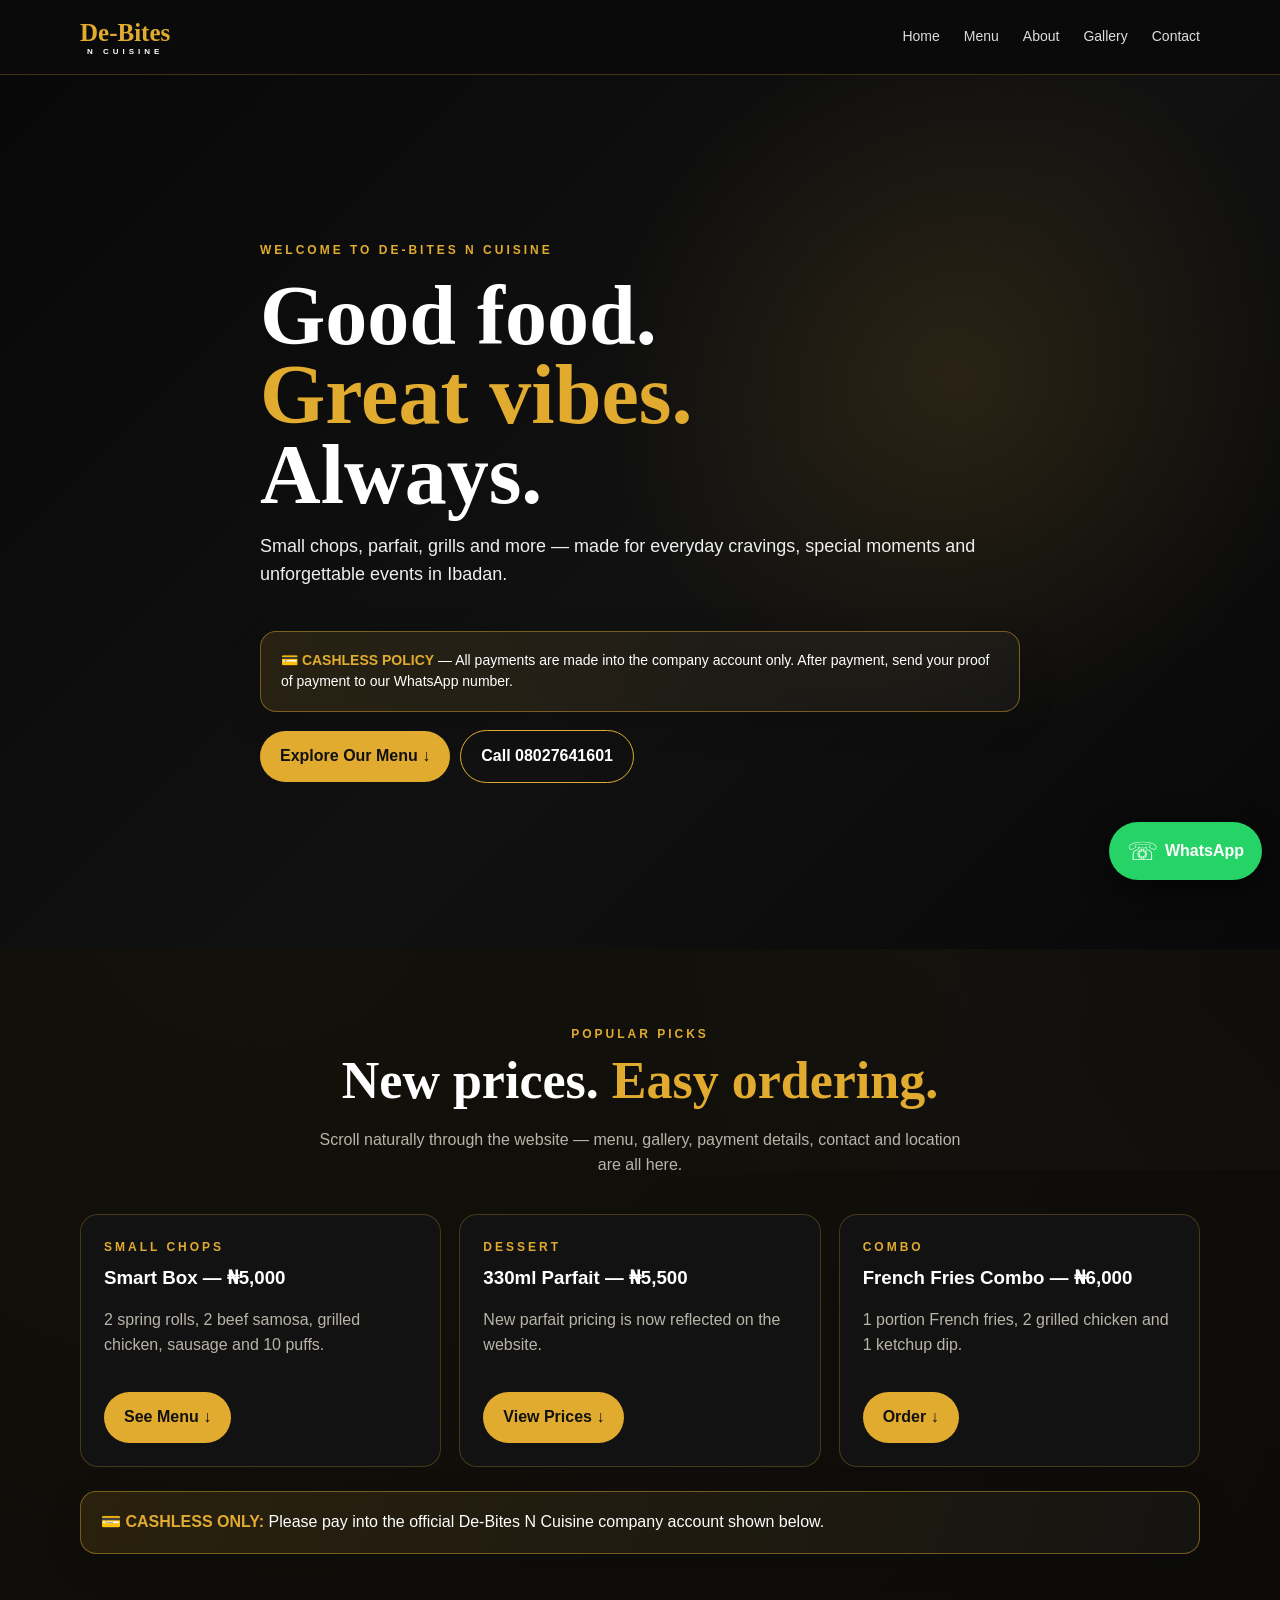
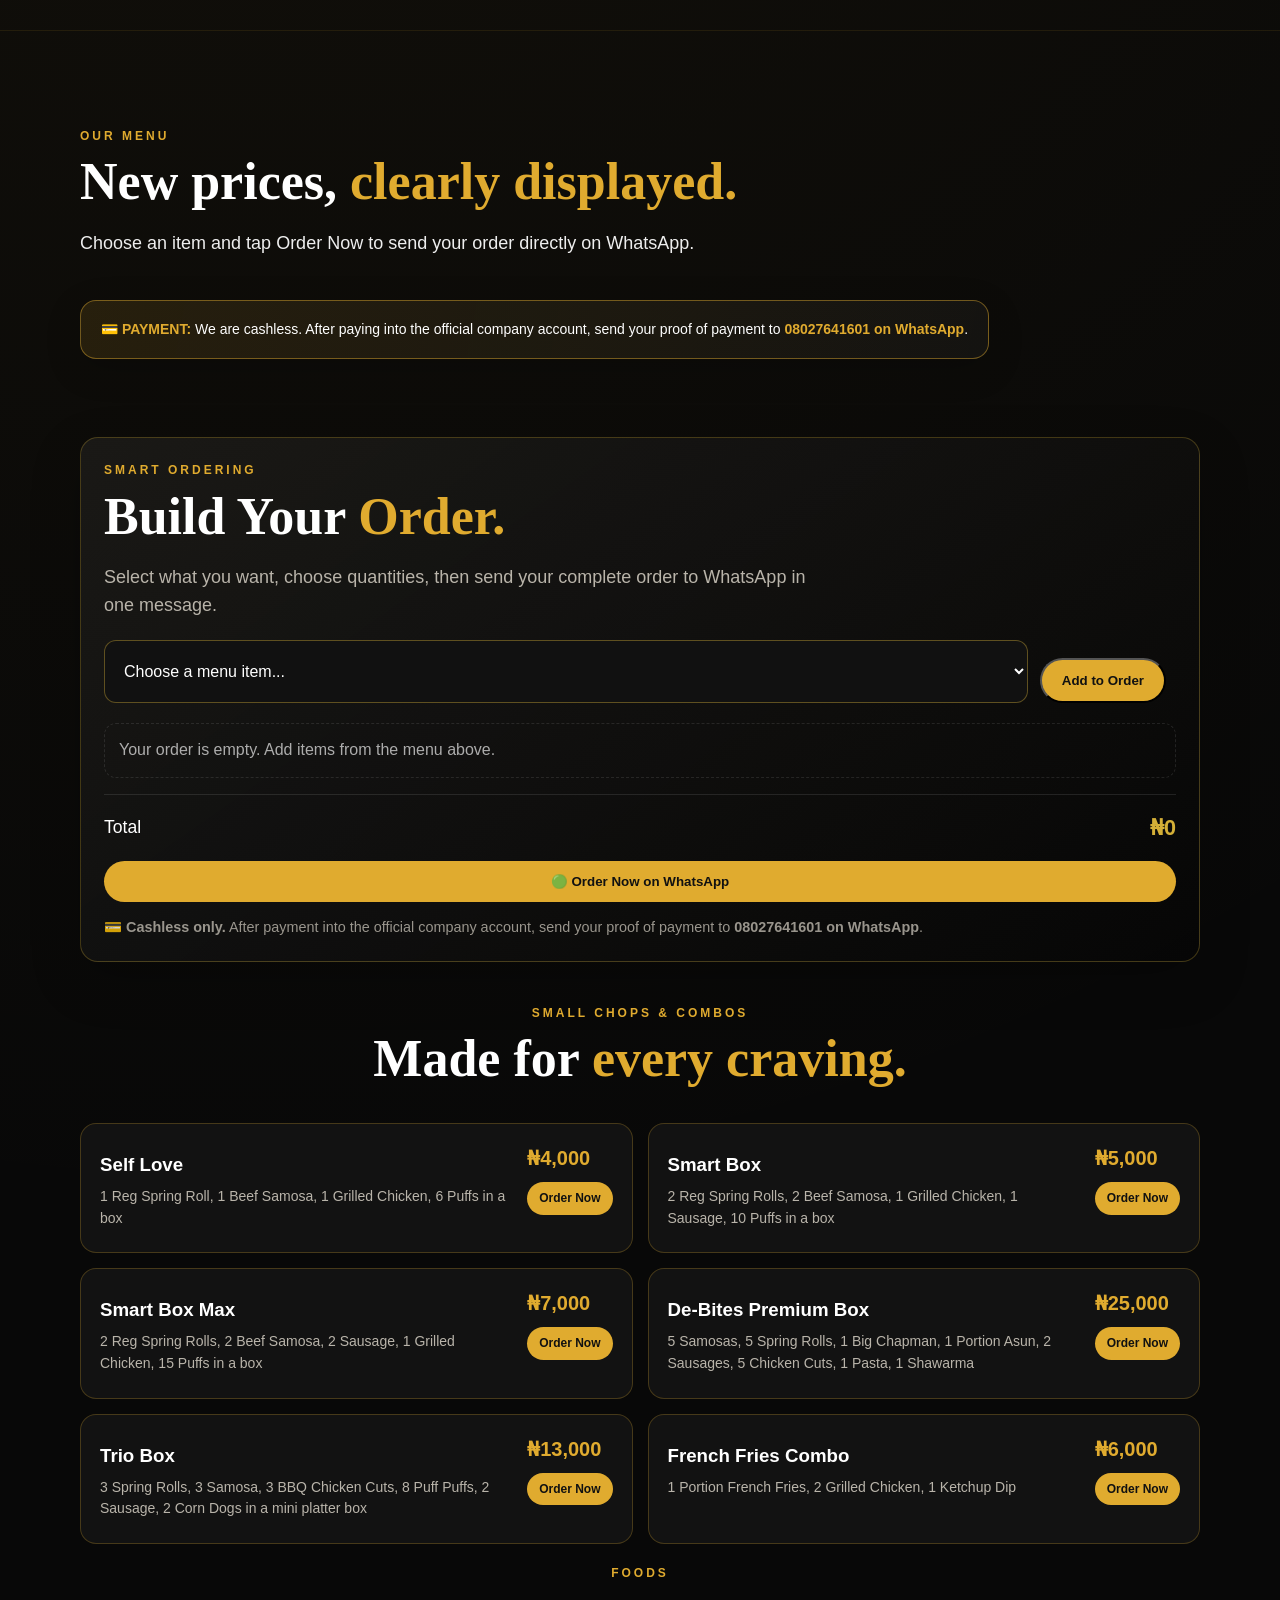
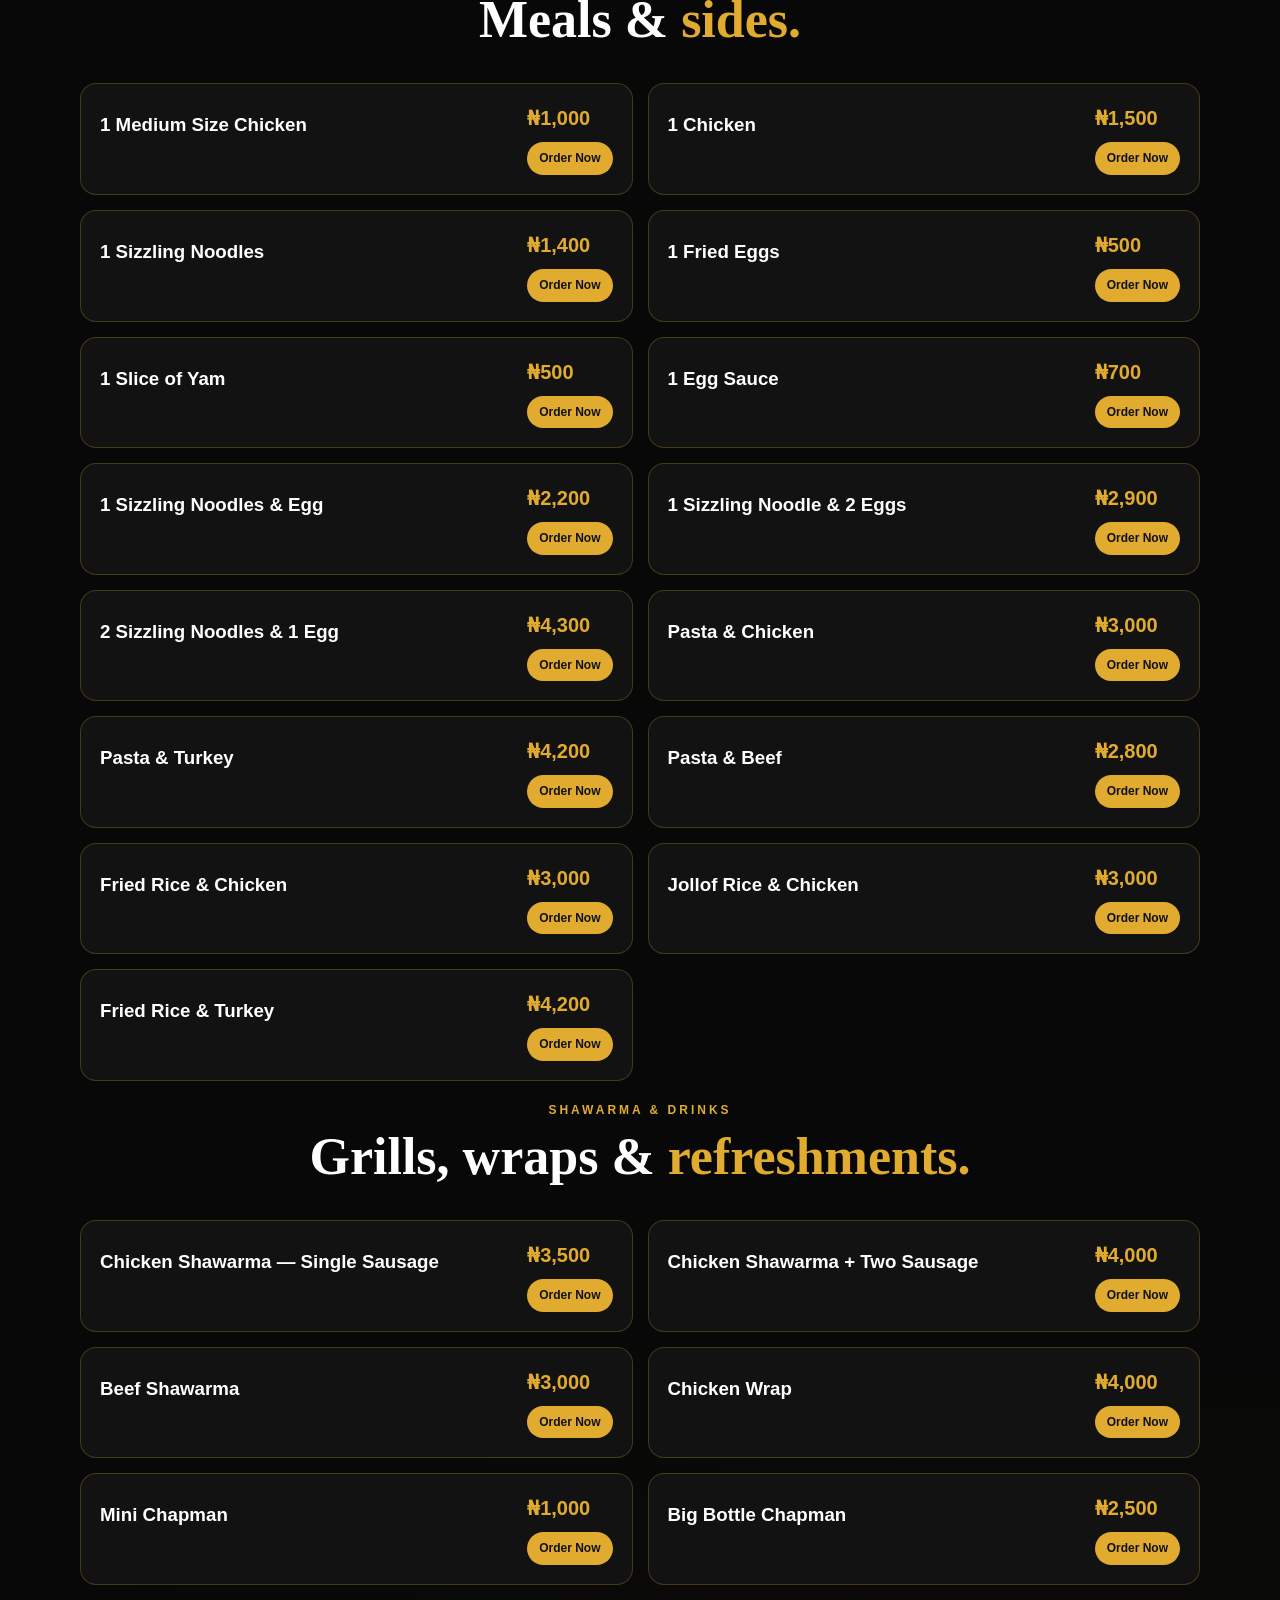
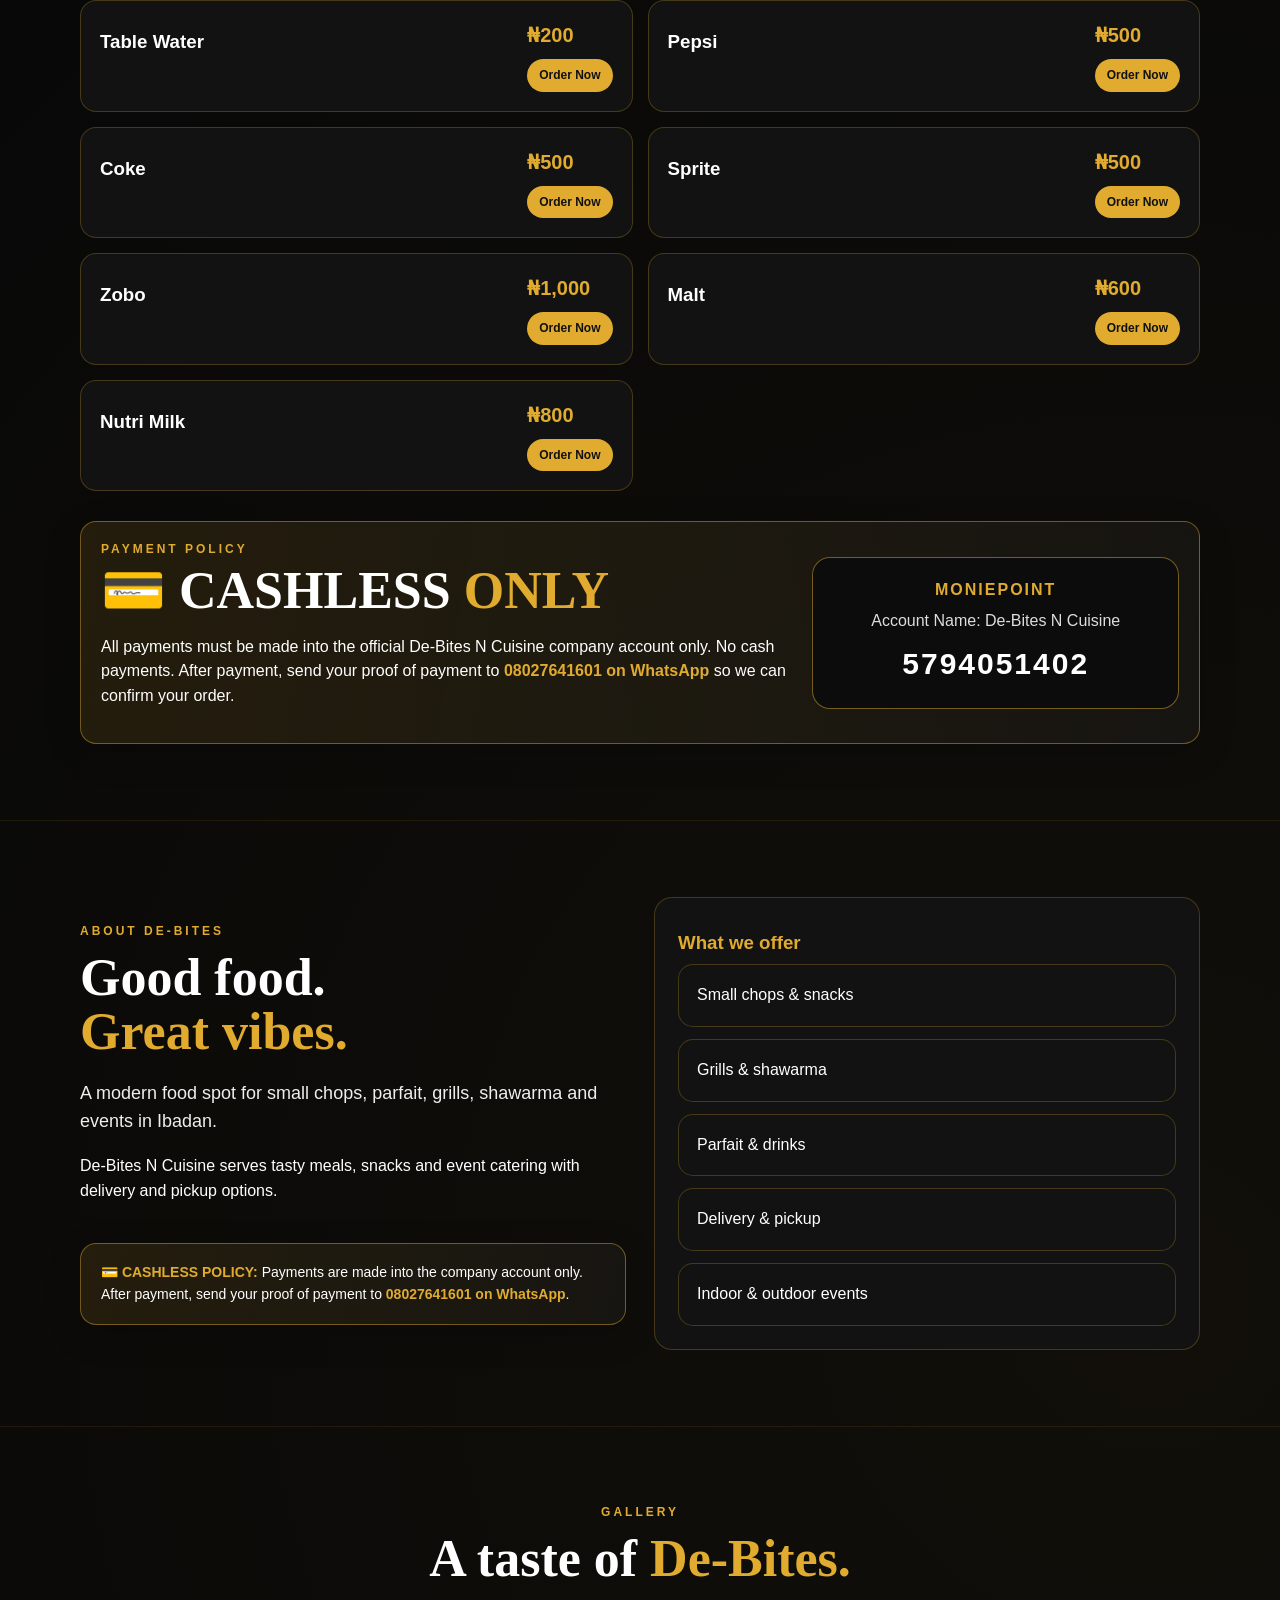
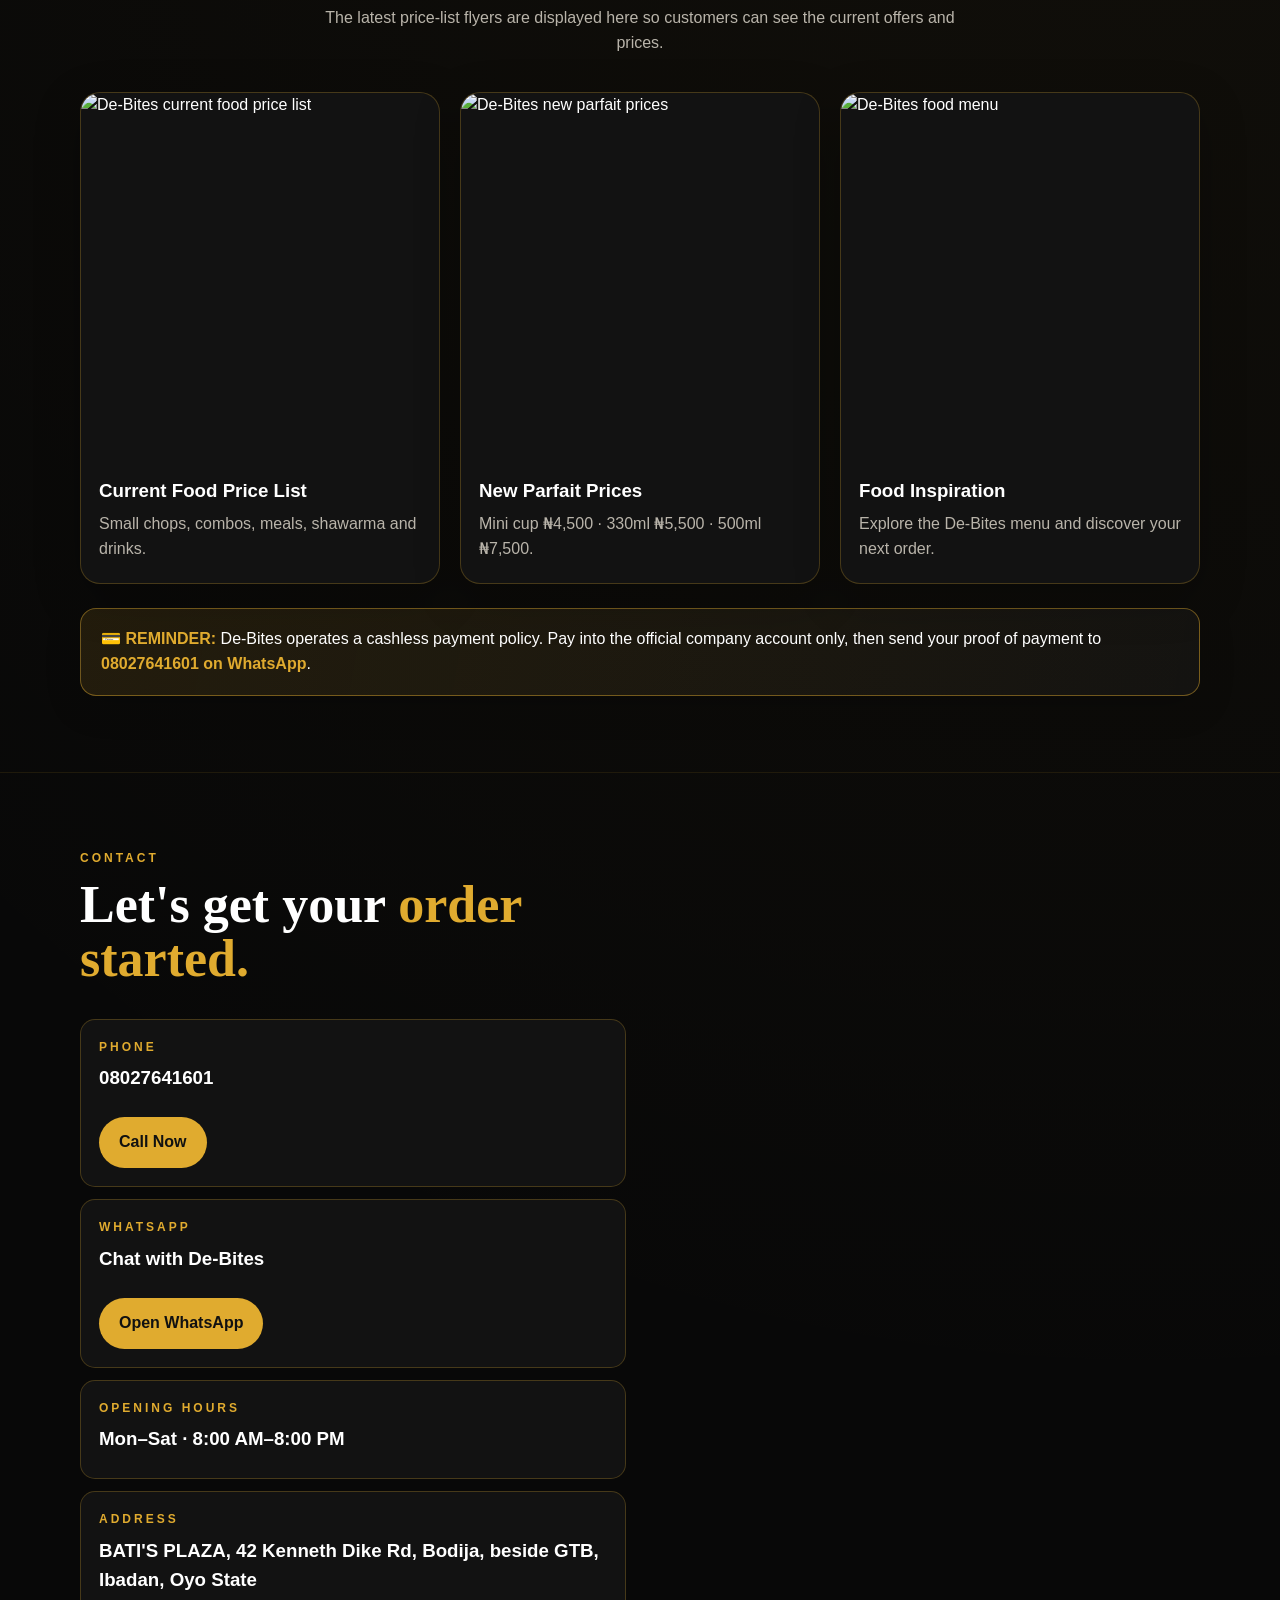
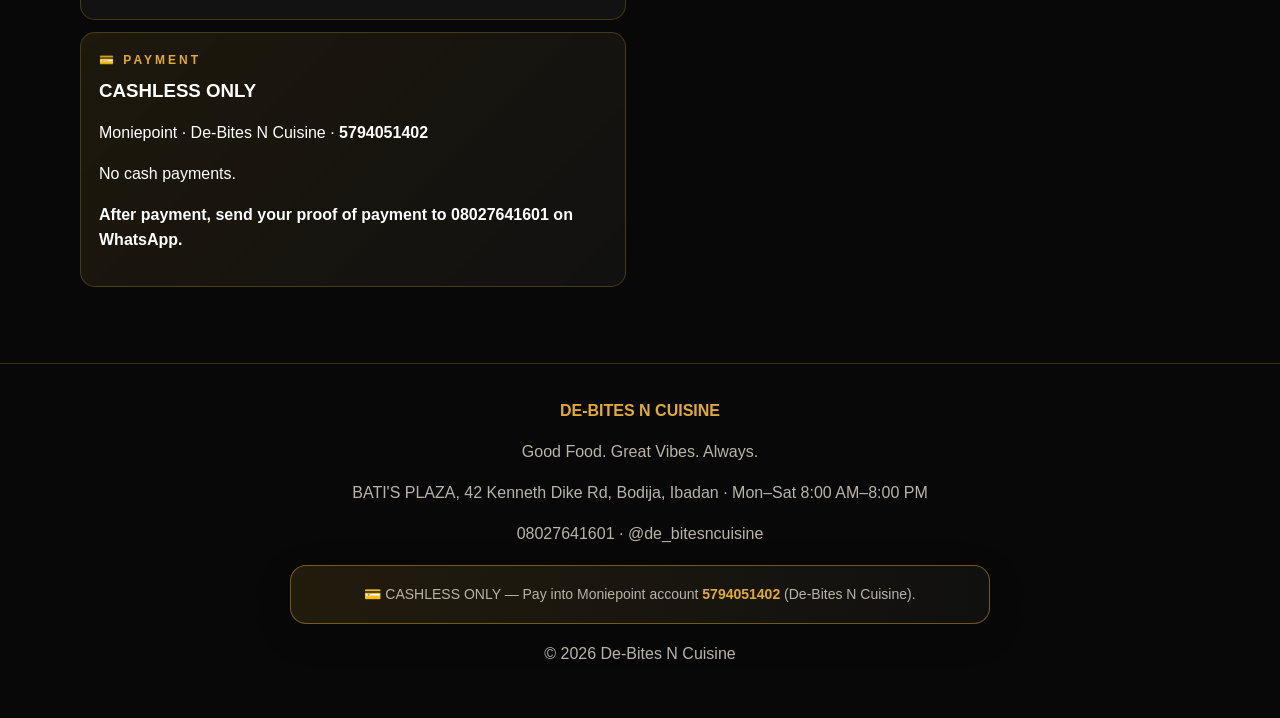
==== commit 0b2fbcdb: "Update index.html" ====
--- a/index.html
+++ b/index.html
@@ -102,17 +102,18 @@
 <a class="debites-wa" href="https://wa.me/2348027641601?text=Hello%20De-Bites%20N%20Cuisine%2C%20I%27d%20like%20to%20place%20an%20order." target="_blank" aria-label="WhatsApp"><span>☏</span><b>WhatsApp</b></a>
 <script>
 const orderState=[];
-const money=n=>'₦'+n.toLocaleString('en-NG');
+const money=n=>'₦'+Number(n).toLocaleString('en-NG');
 const itemSelect=document.getElementById('orderItem');
 const orderItems=document.getElementById('orderItems');
 const totalEl=document.getElementById('orderTotal');
-const menuItems=[...document.querySelectorAll('.menu-list .item')].map(el=>{
- const name=el.querySelector('h3')?.textContent.trim()||'';
- const priceText=el.querySelector('.price')?.textContent.replace(/[^0-9]/g,'')||'0';
- return {name,price:Number(priceText)};
-}).filter(x=>x.name&&x.price);
-menuItems.forEach((x,i)=>{const o=document.createElement('option');o.value=i;o.textContent=`${x.name} — ${money(x.price)}`;itemSelect.appendChild(o)});
-function renderOrder(){
- orderItems.innerHTML='';
- if(!orderState.length){orderItems.innerHTML='<div class="order-empty">Your order is empty. Add items from the menu above.</div>';}
- orderState.forEach((x,i)=>{const row=document.createElement('div');row.className='order-line';row.innerHTML=`<div><strong>${x.name}</strong><small>${money(x.price)} each</small></div><div class="qty"><button type="button" data-i="${i}" data-act="minus">−</button><span>${x.qty}</span><button type="button" data-i="${i}" data-act="plus">+</button><button type="button" class="remove" data-i="${
+
+// Menu used by Build Your Order
+const menuItems=[
+ ['Self Love',4000],['Smart Box',5000],['Smart Box Max',7000],['De-Bites Premium Box',25000],['Trio Box',13000],['French Fries Combo',6000],
+ ['1 Medium Size Chicken',1000],['1 Chicken',1500],['1 Sizzling Noodles',1400],['1 Fried Eggs',500],['1 Slice of Yam',500],['1 Egg Sauce',700],
+ ['1 Sizzling Noodles & Egg',2200],['1 Sizzling Noodle & 2 Eggs',2900],['2 Sizzling Noodles & 1 Egg',4300],['Pasta & Chicken',3000],['Pasta & Turkey',4200],['Pasta & Beef',2800],['Fried Rice & Chicken',3000],['Jollof Rice & Chicken',3000],['Fried Rice & Turkey',4200],
+ ['Chicken Shawarma — Single Sausage',3500],['Chicken Shawarma + Two Sausage',4000],['Beef Shawarma',3000],['Chicken Wrap',4000],['Mini Chapman',1000],['Big Bottle Chapman',2500],['Table Water',200],['Pepsi',500],['Coke',500],['Sprite',500],['Zobo',1000],['Malt',600],['Nutri Milk',800],
+ ['Mini Cup Parfait',4500],['330ml Parfait',5500],['500ml Parfait',7500]
+].map(([name,price])=>({name,price}));
+
+menuIt
--- a/style.css
+++ b/style.css
@@ -1,4 +1,3 @@
-
 :root{--bg:#080808;--panel:#121212;--gold:#e0ab2f;--cream:#fff8eb;--muted:#b9b4aa;--line:rgba(224,171,47,.25)}
 *{box-sizing:border-box}html{scroll-behavior:smooth}body{margin:0;background:var(--bg);color:#fff;font-family:Arial,Helvetica,sans-serif;line-height:1.55}a{text-decoration:none;color:inherit}img{max-width:100%;display:block}
 .container{width:min(1120px,92%);margin:auto}.gold{color:var(--gold)}.kicker{color:var(--gold);font-weight:800;letter-spacing:3px;text-transform:uppercase;font-size:12px}
@@ -22,3 +21,27 @@
 .page-hero-inner{padding:20px 0 50px}
 .menu-heading{margin-top:20px}
 #home{scroll-margin-top:74px}
+
+/* Premium animated background + updated gallery/payment */
+body{overflow-x:hidden;background:radial-gradient(circle at 20% 10%,rgba(224,171,47,.055),transparent 25%),radial-gradient(circle at 90% 70%,rgba(224,171,47,.045),transparent 28%),var(--bg)}
+body:before{content:"";position:fixed;inset:-30%;z-index:-3;pointer-events:none;background:conic-gradient(from 0deg,transparent,rgba(224,171,47,.035),transparent 28%,rgba(255,255,255,.018),transparent 55%);animation:spinBg 28s linear infinite}
+.bg-orb{position:fixed;width:280px;height:280px;border-radius:50%;filter:blur(80px);opacity:.12;pointer-events:none;z-index:-2;background:var(--gold)}.orb-one{top:12%;right:-90px;animation:floatOne 11s ease-in-out infinite}.orb-two{bottom:8%;left:-120px;animation:floatTwo 14s ease-in-out infinite}
+@keyframes spinBg{to{transform:rotate(360deg)}}@keyframes floatOne{50%{transform:translate(-80px,90px) scale(1.15)}}@keyframes floatTwo{50%{transform:translate(100px,-70px) scale(.9)}}
+.cashless{margin:24px 0 0;padding:18px 20px;border:1px solid rgba(224,171,47,.45);border-radius:16px;background:linear-gradient(100deg,rgba(224,171,47,.12),rgba(255,255,255,.035));box-shadow:0 10px 35px rgba(0,0,0,.18)}.cashless.mini{display:inline-block;font-size:14px}.cashless strong{color:var(--gold)}
+.payment-strip{display:grid;grid-template-columns:1.5fr .8fr;gap:24px;align-items:center;margin-top:30px}.payment-strip h2{margin:5px 0}.account{border:1px solid rgba(224,171,47,.5);border-radius:18px;padding:20px;text-align:center;background:#0c0c0c}.account strong{display:block;color:var(--gold);letter-spacing:2px}.account span{display:block;color:#ddd;margin:7px 0}.account b{display:block;font-size:30px;letter-spacing:2px}.gallery-grid{display:grid;grid-template-columns:repeat(3,1fr);gap:20px}.gallery-card{overflow:hidden;border:1px solid var(--line);border-radius:20px;background:var(--panel);box-shadow:0 14px 45px rgba(0,0,0,.25);transition:transform .35s ease,box-shadow .35s ease}.gallery-card:hover{transform:translateY(-8px);box-shadow:0 20px 55px rgba(224,171,47,.12)}.gallery-card img{width:100%;aspect-ratio:1/1;object-fit:cover;transition:transform .6s ease}.gallery-card:hover img{transform:scale(1.045)}.gallery-caption{padding:18px}.gallery-caption p{color:var(--muted);margin:4px 0}.payment-mini{background:linear-gradient(135deg,rgba(224,171,47,.10),rgba(18,18,18,.95))}.footer-cashless{max-width:700px;margin:18px auto;font-size:14px}
+.reveal{animation:riseIn .7s ease both}@keyframes riseIn{from{opacity:0;transform:translateY(18px)}to{opacity:1;transform:none}}
+@media(max-width:760px){.payment-strip,.gallery-grid{grid-template-columns:1fr}.account b{font-size:25px}.gallery-card img{aspect-ratio:4/3}.cashless.mini{display:block}.debites-wa{right:12px;bottom:14px}}
+
+
+/* Smart order builder */
+.order-builder{margin:28px 0 42px;border:1px solid rgba(212,175,55,.28);background:linear-gradient(145deg,rgba(255,255,255,.055),rgba(0,0,0,.18));box-shadow:0 18px 50px rgba(0,0,0,.22)}
+.order-row{display:flex;gap:12px;flex-wrap:wrap;margin:20px 0}
+.order-row select{flex:1;min-width:220px;background:#111;color:#fff;border:1px solid rgba(212,175,55,.4);border-radius:12px;padding:14px 15px;font:inherit}
+.order-items{display:grid;gap:10px;margin:16px 0}
+.order-line{display:flex;justify-content:space-between;align-items:center;gap:12px;padding:13px 14px;border-radius:12px;background:rgba(0,0,0,.22);border:1px solid rgba(255,255,255,.08)}
+.order-line small{display:block;opacity:.65;margin-top:3px}
+.qty{display:flex;align-items:center;gap:8px}.qty button{width:32px;height:32px;border:1px solid rgba(212,175,55,.4);border-radius:8px;background:#171717;color:#fff;font-size:18px;cursor:pointer}.qty .remove{border:0;background:transparent;color:#aaa}.qty span{min-width:20px;text-align:center}
+.order-empty{padding:14px;border:1px dashed rgba(255,255,255,.16);border-radius:12px;opacity:.65}
+.order-total{display:flex;justify-content:space-between;align-items:center;border-top:1px solid rgba(255,255,255,.1);padding-top:16px;margin-top:12px;font-size:1.1rem}.order-total strong{font-size:1.35rem;color:#d4af37}
+.order-submit{width:100%;margin-top:16px;text-align:center;border:0;cursor:pointer}.order-note{font-size:.9rem;opacity:.82;margin:14px 0 0}
+@media(max-width:600px){.order-row{flex-direction:column}.order-row .btn{width:100%}.order-line{align-items:flex-start}.qty{flex-shrink:0}}
